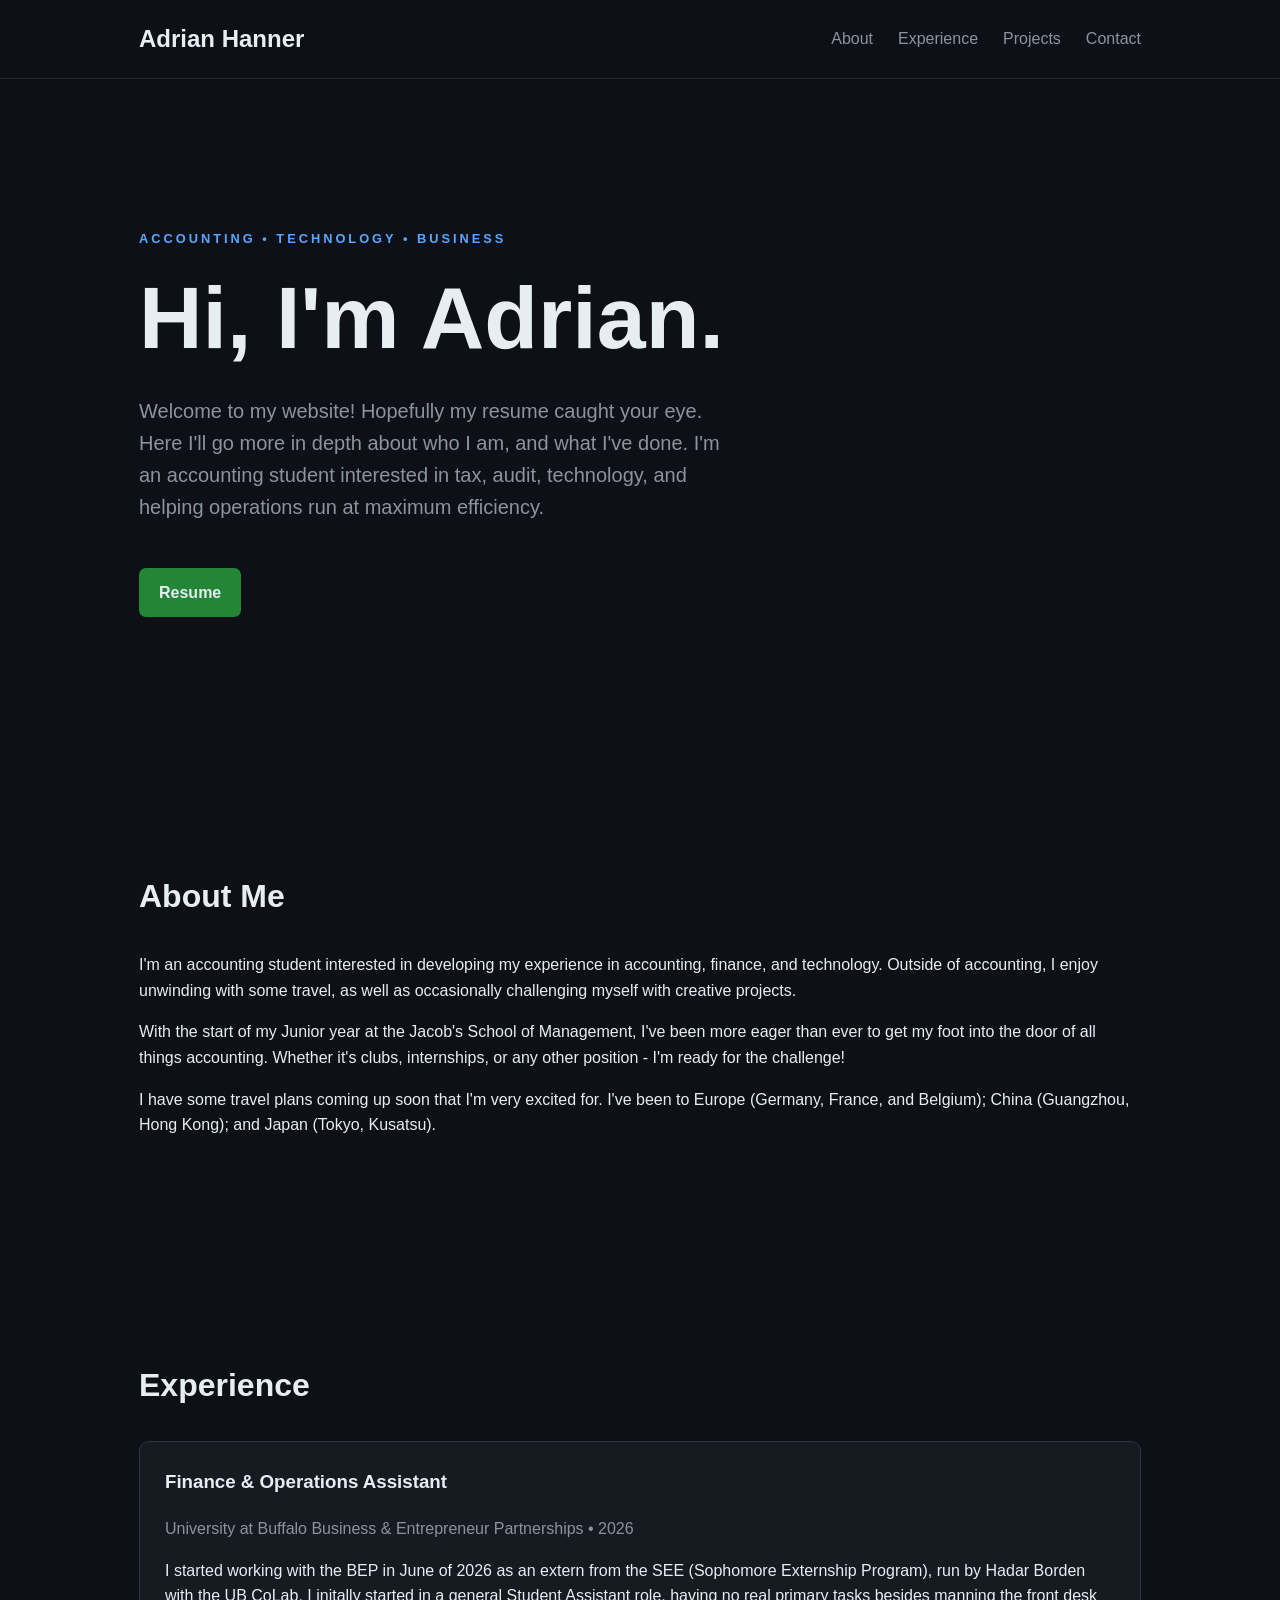
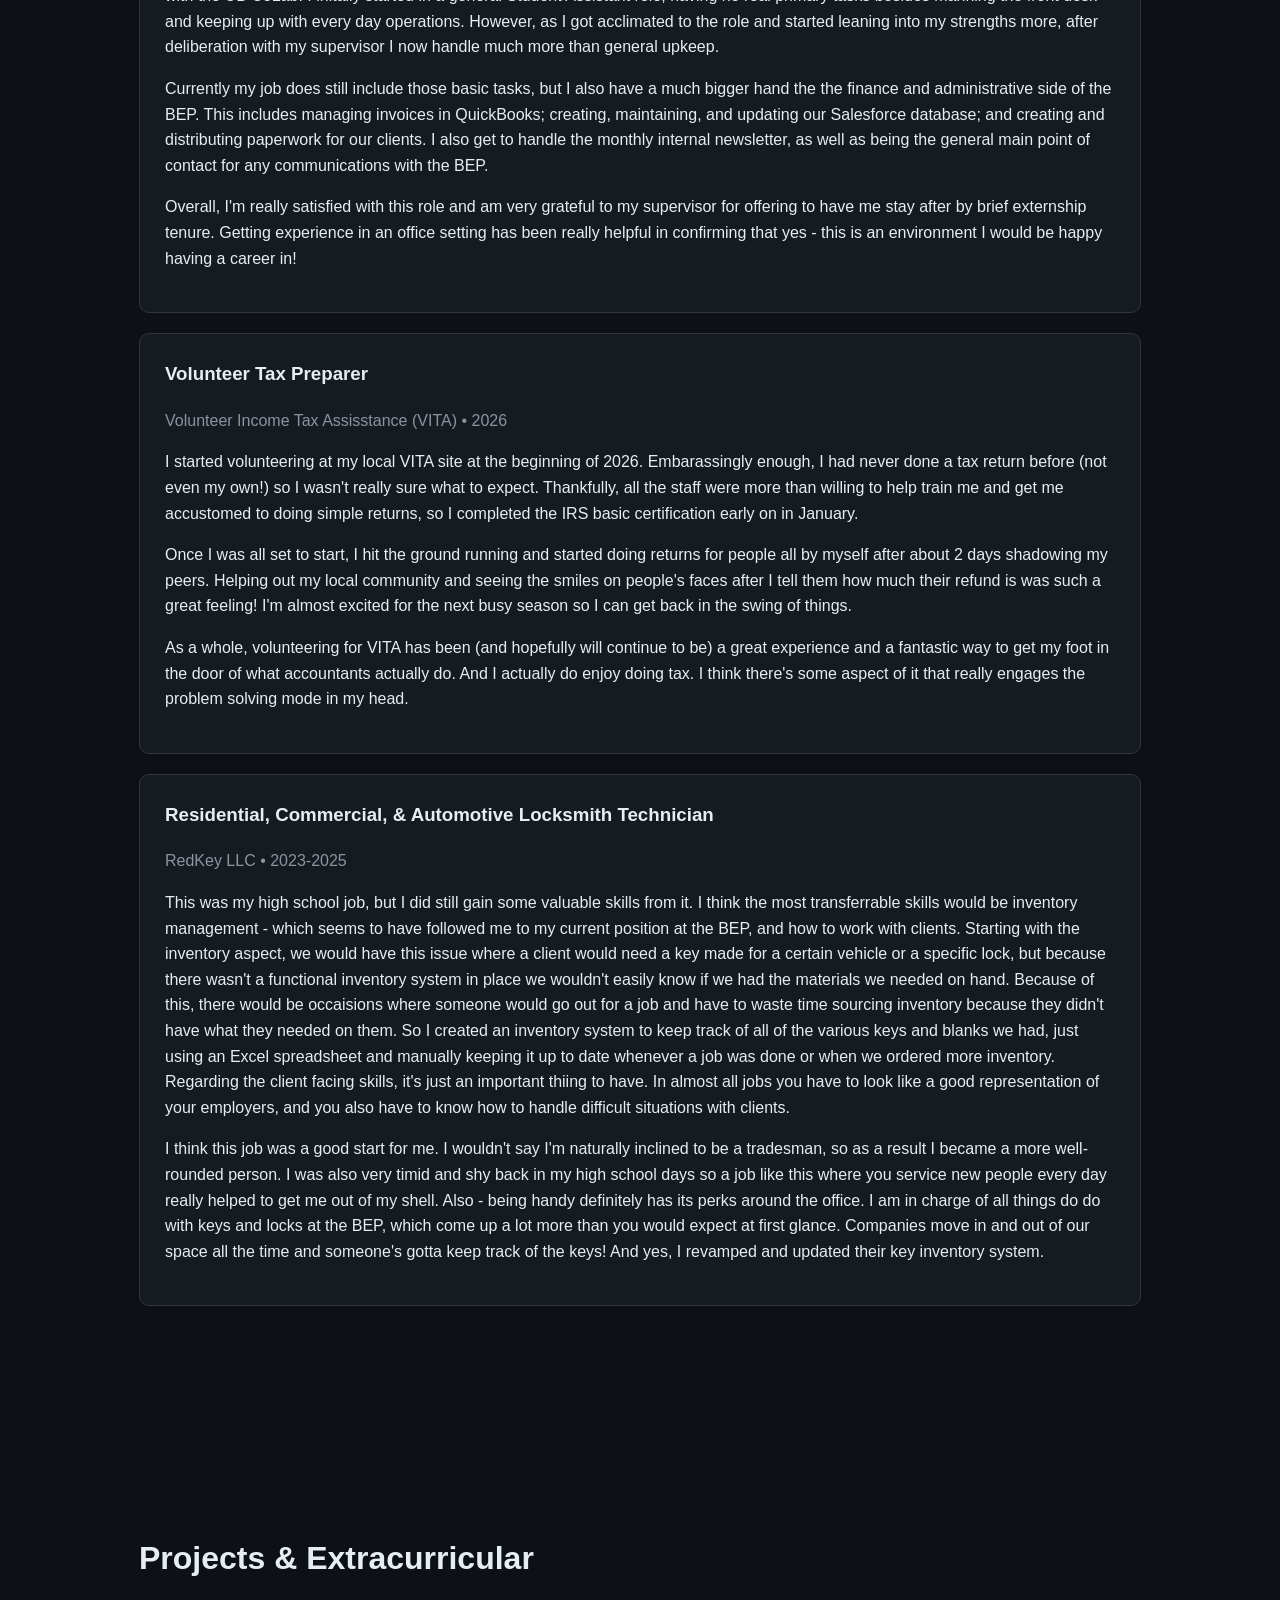
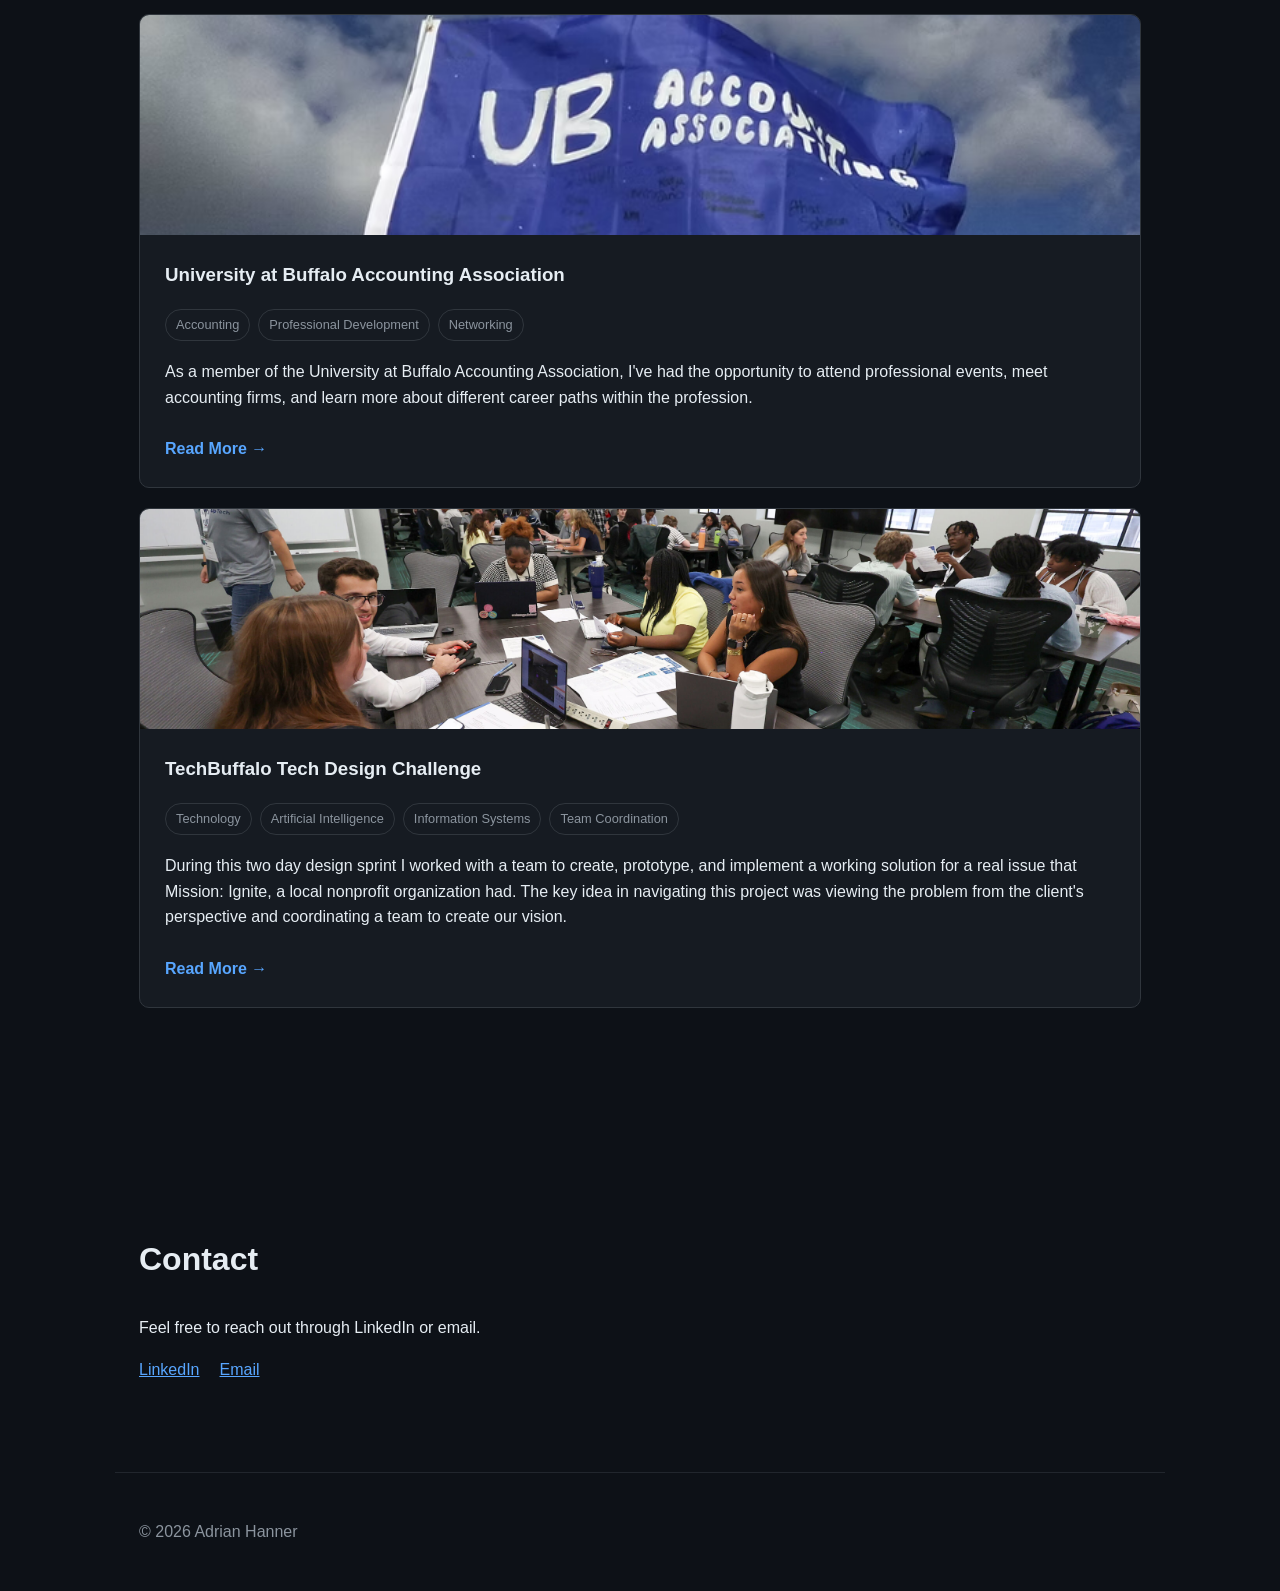
==== index.html @ f5e29393 "Update project description in index.html Revised project description to emphasize client perspective" ====
<!DOCTYPE html>
<html lang="en">

<head>
    <meta charset="UTF-8">
    <meta name="viewport" content="width=device-width, initial-scale=1.0">

    <title>Adrian Hanner</title>

    <link rel="stylesheet" href="style.css">
</head>

<body>

    <header>
        <nav>
            <h2>Adrian Hanner</h2>

            <div class="nav-links">
                <a href="#about">About</a>
                <a href="#experience">Experience</a>
                <a href="#projects">Projects</a>
                <a href="#contact">Contact</a>
            </div>
        </nav>
    </header>

    <main>

        <section class="hero">
            <p class="eyebrow">ACCOUNTING • TECHNOLOGY • BUSINESS</p>

            <h1>Hi, I'm Adrian.</h1>

            <p class="hero-description">
                Welcome to my website! Hopefully my resume caught your eye.
                Here I'll go more in depth about who I am, and what I've done.
                I'm an accounting student interested in tax, audit,
                technology, and helping operations run at maximum efficiency.
            </p>

            <div class="hero-buttons">
                <a class="button primary" href="https://docs.google.com/document/d/1zB373bc7k4bPE0e7so4zgoWlHVQTTOrf/edit?usp=sharing&ouid=109265919868197174886&rtpof=true&sd=true">
                    Resume
                </a>
            </div>
        </section>


        <section id="about">
            <h2>About Me</h2>

            <p>
                I'm an accounting student interested in developing my
                experience in accounting, finance, and technology.
                Outside of accounting, I enjoy unwinding with some travel,
                as well as occasionally challenging myself with creative projects.
            </p>
            <p>
                With the start of my Junior year at the Jacob's School of Management,
                I've been more eager than ever to get my foot into the door of all things
                accounting. Whether it's clubs, internships, or any other position - I'm
                ready for the challenge!
            </p>
            <p>
                I have some travel plans coming up soon that I'm very excited for.
                I've been to Europe (Germany, France, and Belgium); China (Guangzhou, Hong Kong);
                and Japan (Tokyo, Kusatsu).
            </p>
        </section>


        <section id="experience">
            <h2>Experience</h2>

            <div class="card">
                <h3>Finance & Operations Assistant</h3>

                <p class="subtitle">
                    University at Buffalo Business & Entrepreneur Partnerships • 2026
                </p>

                <p>
                    I started working with the BEP in June of 2026 as an extern from the SEE (Sophomore Externship Program), run by Hadar Borden with the UB CoLab.
                    I initally started in a general Student Assistant role, having no real primary tasks besides manning the front desk and keeping up with every day operations.
                    However, as I got acclimated to the role and started leaning into my strengths more, after deliberation with my supervisor I now handle much more than general upkeep.
                </p>
                <p>
                    Currently my job does still include those basic tasks, but I also have a much bigger hand the the finance and administrative side of the BEP. This includes managing invoices in
                    QuickBooks; creating, maintaining, and updating our Salesforce database; and creating and distributing paperwork for our clients. I also get to handle the monthly internal newsletter,
                    as well as being the general main point of contact for any communications with the BEP.
                </p>
                <p>
                    Overall, I'm really satisfied with this role and am very grateful to my supervisor for offering to have me stay after by brief externship tenure. Getting experience in an office setting
                    has been really helpful in confirming that yes - this is an environment I would be happy having a career in!
                </p>
            </div>

            <div class="card">
                <h3>Volunteer Tax Preparer</h3>

                <p class="subtitle">
                    Volunteer Income Tax Assisstance (VITA) • 2026
                </p>

                <p>
                    I started volunteering at my local VITA site at the beginning of 2026. Embarassingly enough, I had never done a tax return before (not even my own!) so I wasn't really sure what to expect.
                    Thankfully, all the staff were more than willing to help train me and get me accustomed to doing simple returns, so I completed the IRS basic certification early on in January.
                </p>
                <p>
                    Once I was all set to start, I hit the ground running and started doing returns for people all by myself after about 2 days shadowing my peers. Helping out my local community and seeing the smiles
                    on people's faces after I tell them how much their refund is was such a great feeling! I'm almost excited for the next busy season so I can get back in the swing of things.
                </p>
                <p>
                    As a whole, volunteering for VITA has been (and hopefully will continue to be) a great experience and a fantastic way to get my foot in the door of what accountants actually do. And I actually
                    do enjoy doing tax. I think there's some aspect of it that really engages the problem solving mode in my head.
                </p>
            </div>
            
            <div class="card">
                <h3>Residential, Commercial, & Automotive Locksmith Technician</h3>

                <p class="subtitle">
                    RedKey LLC • 2023-2025
                </p>

                <p>
                    This was my high school job, but I did still gain some valuable skills from it. I think the most transferrable skills would be inventory management - which seems to have followed me to my current position at the BEP,
                    and how to work with clients. Starting with the inventory aspect, we would have this issue where a client would need a key made for a certain vehicle or a specific lock,
                    but because there wasn't a functional inventory system in place we wouldn't easily know if we had the materials we needed on hand. Because of this, there would be occaisions where
                    someone would go out for a job and have to waste time sourcing inventory because they didn't have what they needed on them. So I created an inventory system to keep track
                    of all of the various keys and blanks we had, just using an Excel spreadsheet and manually keeping it up to date whenever a job was done or when we ordered more inventory.
                    Regarding the client facing skills, it's just an important thiing to have. In almost all jobs you have to look like a good representation of your employers, and you also have to know how to handle difficult situations with clients.
                </p>
                <p>
                    I think this job was a good start for me. I wouldn't say I'm naturally inclined to be a tradesman, so as a result I became a more well-rounded person. I was also very timid and shy back in my high school days
                    so a job like this where you service new people every day really helped to get me out of my shell. Also - being handy definitely has its perks around the office. I am in charge of all things do do with keys and locks at the BEP,
                    which come up a lot more than you would expect at first glance. Companies move in and out of our space all the time and someone's gotta keep track of the keys! And yes, I revamped and updated their key inventory system.
                </p>
            </div>
        </section>


        <section id="projects">
            <h2>Projects & Extracurricular</h2>

       <div class="card project-card">

    <img
        class="project-image"
        src="images/accounting-association.jpg"
        alt="University at Buffalo Accounting Association"
    >

    <div class="project-content">

        <h3>University at Buffalo Accounting Association</h3>

        <div class="project-tags">
            <span>Accounting</span>
            <span>Professional Development</span>
            <span>Networking</span>
        </div>

        <p>
            As a member of the University at Buffalo Accounting Association,
            I've had the opportunity to attend professional events, meet
            accounting firms, and learn more about different career paths
            within the profession.
        </p>

        <a href="projects/accounting-association.html">
            Read More →
        </a>

    </div>

</div>
            <div class="card project-card">

    <img
        class="project-image"
        src="images/techchallenge.jpg"
        alt="TechBuffalo Tech Design Challenge"
    >

    <div class="project-content">

        <h3>TechBuffalo Tech Design Challenge</h3>

        <div class="project-tags">
            <span>Technology</span>
            <span>Artificial Intelligence</span>
            <span>Information Systems</span>
            <span>Team Coordination</span>
        </div>

        <p>
            During this two day design sprint I worked with a team to create, prototype, and implement
            a working solution for a real issue that Mission: Ignite, a local nonprofit organization had.
            The key idea in navigating this project was viewing the problem from the client's perspective and coordinating a team to create our vision.
        </p>

        <a href="projects/techchallenge.html">
            Read More →
        </a>

    </div>

</div>
        </section>


        <section id="contact">
            <h2>Contact</h2>

            <p>
                Feel free to reach out through LinkedIn or email.
            </p>

            <div class="contact-links">
                <a href="https://www.linkedin.com/in/adrian-hanner/">LinkedIn</a>
                <a href="mailto:afhanner@outlook.com">Email</a>
            </div>
        </section>

    </main>


    <footer>
        <p>© 2026 Adrian Hanner</p>
    </footer>

</body>

</html>
---- style.css ----
* {
    box-sizing: border-box;
}

html {
    scroll-behavior: smooth;
}

body {
    margin: 0;
    font-family: Arial, Helvetica, sans-serif;
    background: #0d1117;
    color: #e6edf3;
    line-height: 1.6;
}

a {
    color: inherit;
}


/* Navigation */

header {
    border-bottom: 1px solid #21262d;
}

nav {
    max-width: 1050px;
    margin: auto;
    padding: 20px 24px;

    display: flex;
    justify-content: space-between;
    align-items: center;
}

nav h2 {
    margin: 0;
}

.nav-links {
    display: flex;
    gap: 25px;
}

.nav-links a {
    text-decoration: none;
    color: #8b949e;
}

.nav-links a:hover {
    color: white;
}


/* Main layout */

main {
    max-width: 1050px;
    margin: auto;
    padding: 0 24px;
}

section {
    padding: 90px 0;
}

section h2 {
    font-size: 2rem;
    margin-bottom: 30px;
}


/* Hero */

.hero {
    min-height: 75vh;

    display: flex;
    flex-direction: column;
    justify-content: center;
}

.eyebrow {
    letter-spacing: 3px;
    font-size: 0.8rem;
    color: #58a6ff;
    font-weight: bold;
}

.hero h1 {
    font-size: clamp(3rem, 8vw, 5.5rem);
    margin: 10px 0;
    line-height: 1.05;
}

.hero-description {
    max-width: 600px;
    color: #8b949e;
    font-size: 1.25rem;
}

.hero-buttons {
    display: flex;
    gap: 15px;
    margin-top: 25px;
}


/* Buttons */

.button {
    padding: 12px 20px;
    border-radius: 7px;
    text-decoration: none;
    font-weight: bold;
}

.primary {
    background: #238636;
}

.secondary {
    border: 1px solid #30363d;
}

.primary:hover {
    background: #2ea043;
}

.secondary:hover {
    background: #161b22;
}


/* Cards */

.card {
    padding: 25px;
    border: 1px solid #30363d;
    border-radius: 10px;
    margin-bottom: 20px;
    background: #161b22;
}

.card h3 {
    margin-top: 0;
}

.subtitle {
    color: #8b949e;
}

.card a {
    color: #58a6ff;
    text-decoration: none;
}

/* Projects */

.project-card {
    padding: 0;
    overflow: hidden;
}

.project-image {
    width: 100%;
    height: 220px;
    object-fit: cover;
    display: block;
}

.project-content {
    padding: 25px;
}

.project-content h3 {
    margin-top: 0;
}

.project-tags {
    display: flex;
    flex-wrap: wrap;
    gap: 8px;
    margin-bottom: 18px;
}

.project-tags span {
    font-size: 0.8rem;
    padding: 5px 10px;
    border: 1px solid #30363d;
    border-radius: 20px;
    color: #8b949e;
}

.project-content a {
    display: inline-block;
    margin-top: 10px;
    color: #58a6ff;
    text-decoration: none;
    font-weight: bold;
}

.project-content a:hover {
    text-decoration: underline;
}

/* Project Pages*/

.project-page {
    max-width: 800px;
    margin: auto;
    padding: 80px 0;
}

.project-page h1 {
    font-size: clamp(2.5rem, 6vw, 4rem);
    line-height: 1.1;
    margin-bottom: 20px;
}

.project-page h2 {
    margin-top: 70px;
    margin-bottom: 20px;
}

.project-page p {
    color: #c9d1d9;
    font-size: 1.05rem;
    line-height: 1.8;
}

.project-intro {
    font-size: 1.25rem !important;
    color: #8b949e !important;
    margin-bottom: 40px;
}

.project-hero-image {
    width: 100%;
    max-height: 500px;
    object-fit: cover;
    border-radius: 10px;
    margin: 30px 0;
}

.project-detail-image {
    width: 100%;
    border-radius: 10px;
    margin: 30px 0;
}

.back-link {
    display: inline-block;
    margin-bottom: 40px;
    color: #58a6ff;
    text-decoration: none;
}

.back-link:hover {
    text-decoration: underline;
}

/* Contact */

.contact-links {
    display: flex;
    gap: 20px;
}

.contact-links a {
    color: #58a6ff;
}


/* Footer */

footer {
    max-width: 1050px;
    margin: auto;
    padding: 30px 24px;
    color: #8b949e;
    border-top: 1px solid #21262d;
}


/* Phones */

@media (max-width: 700px) {

    nav {
        align-items: flex-start;
    }

    .nav-links {
        display: none;
    }

    .project-grid {
        grid-template-columns: 1fr;
    }

    .hero {
        min-height: 65vh;
    }

}
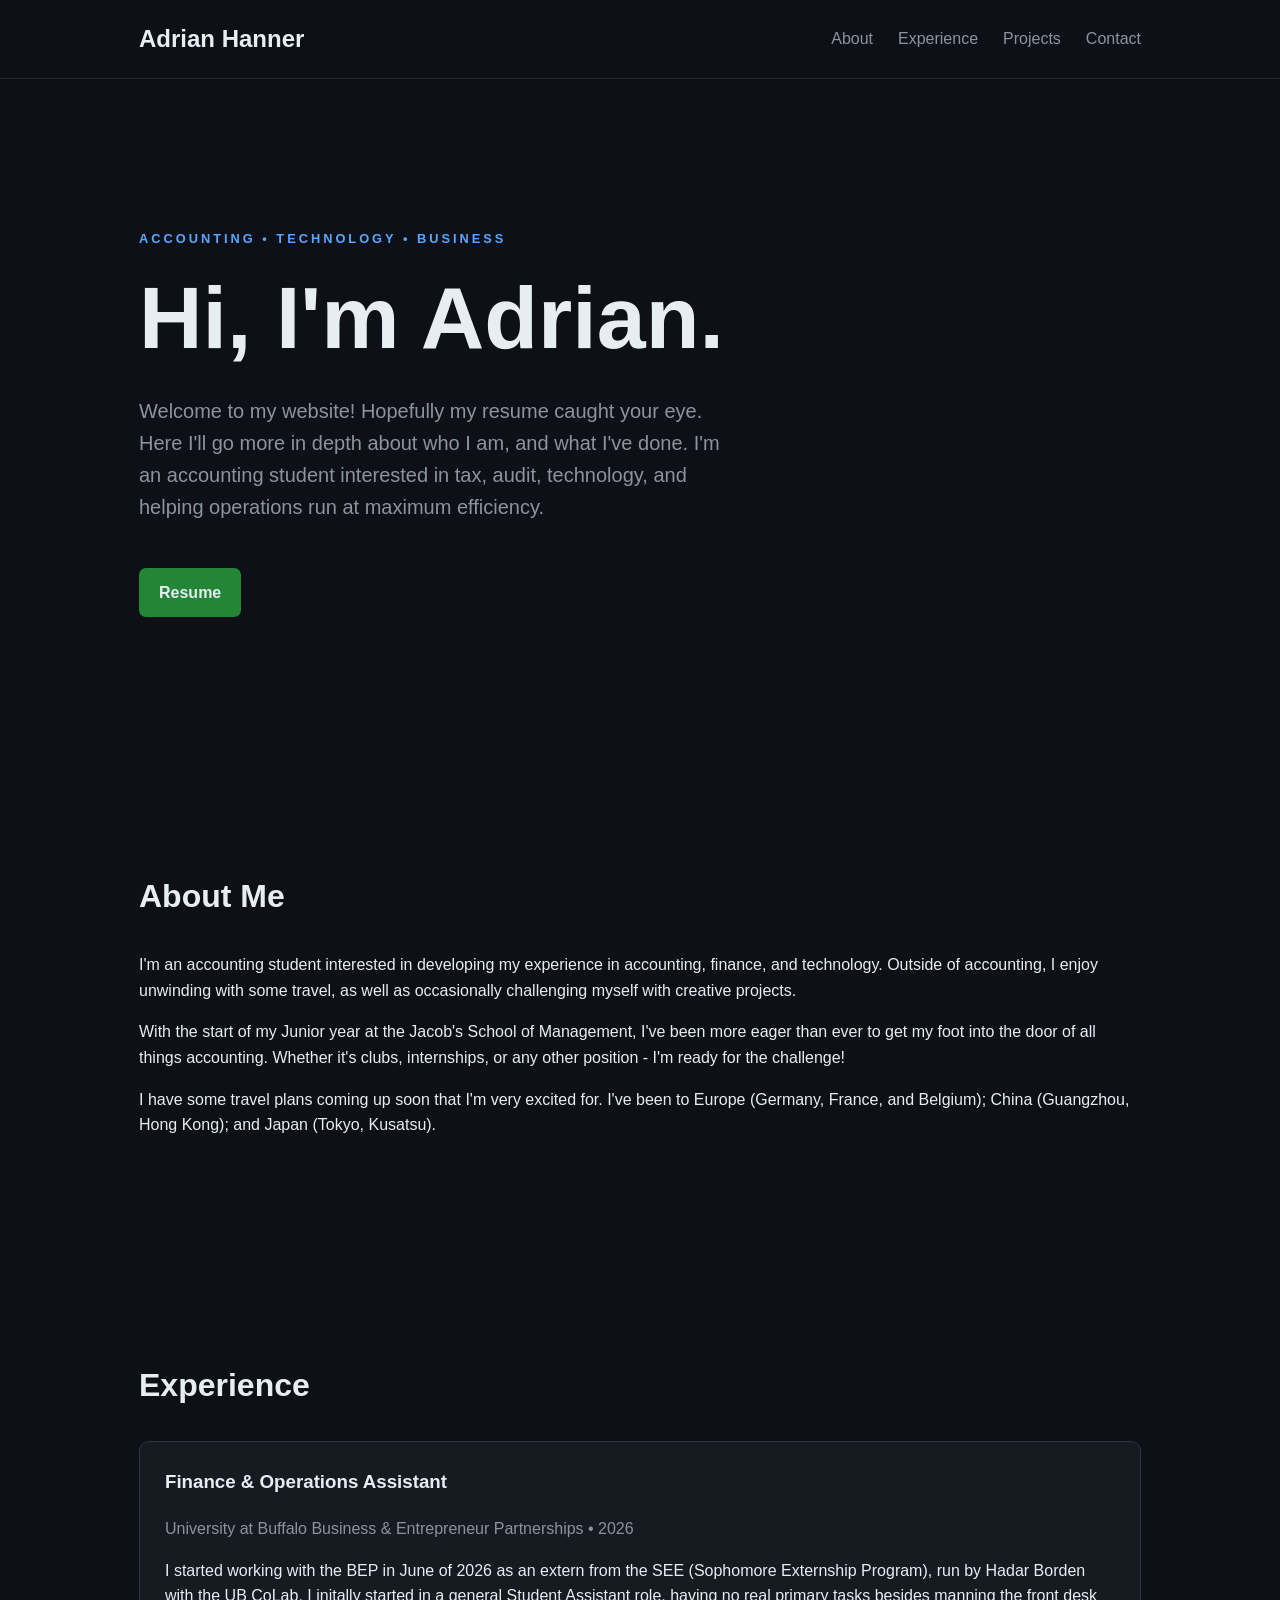
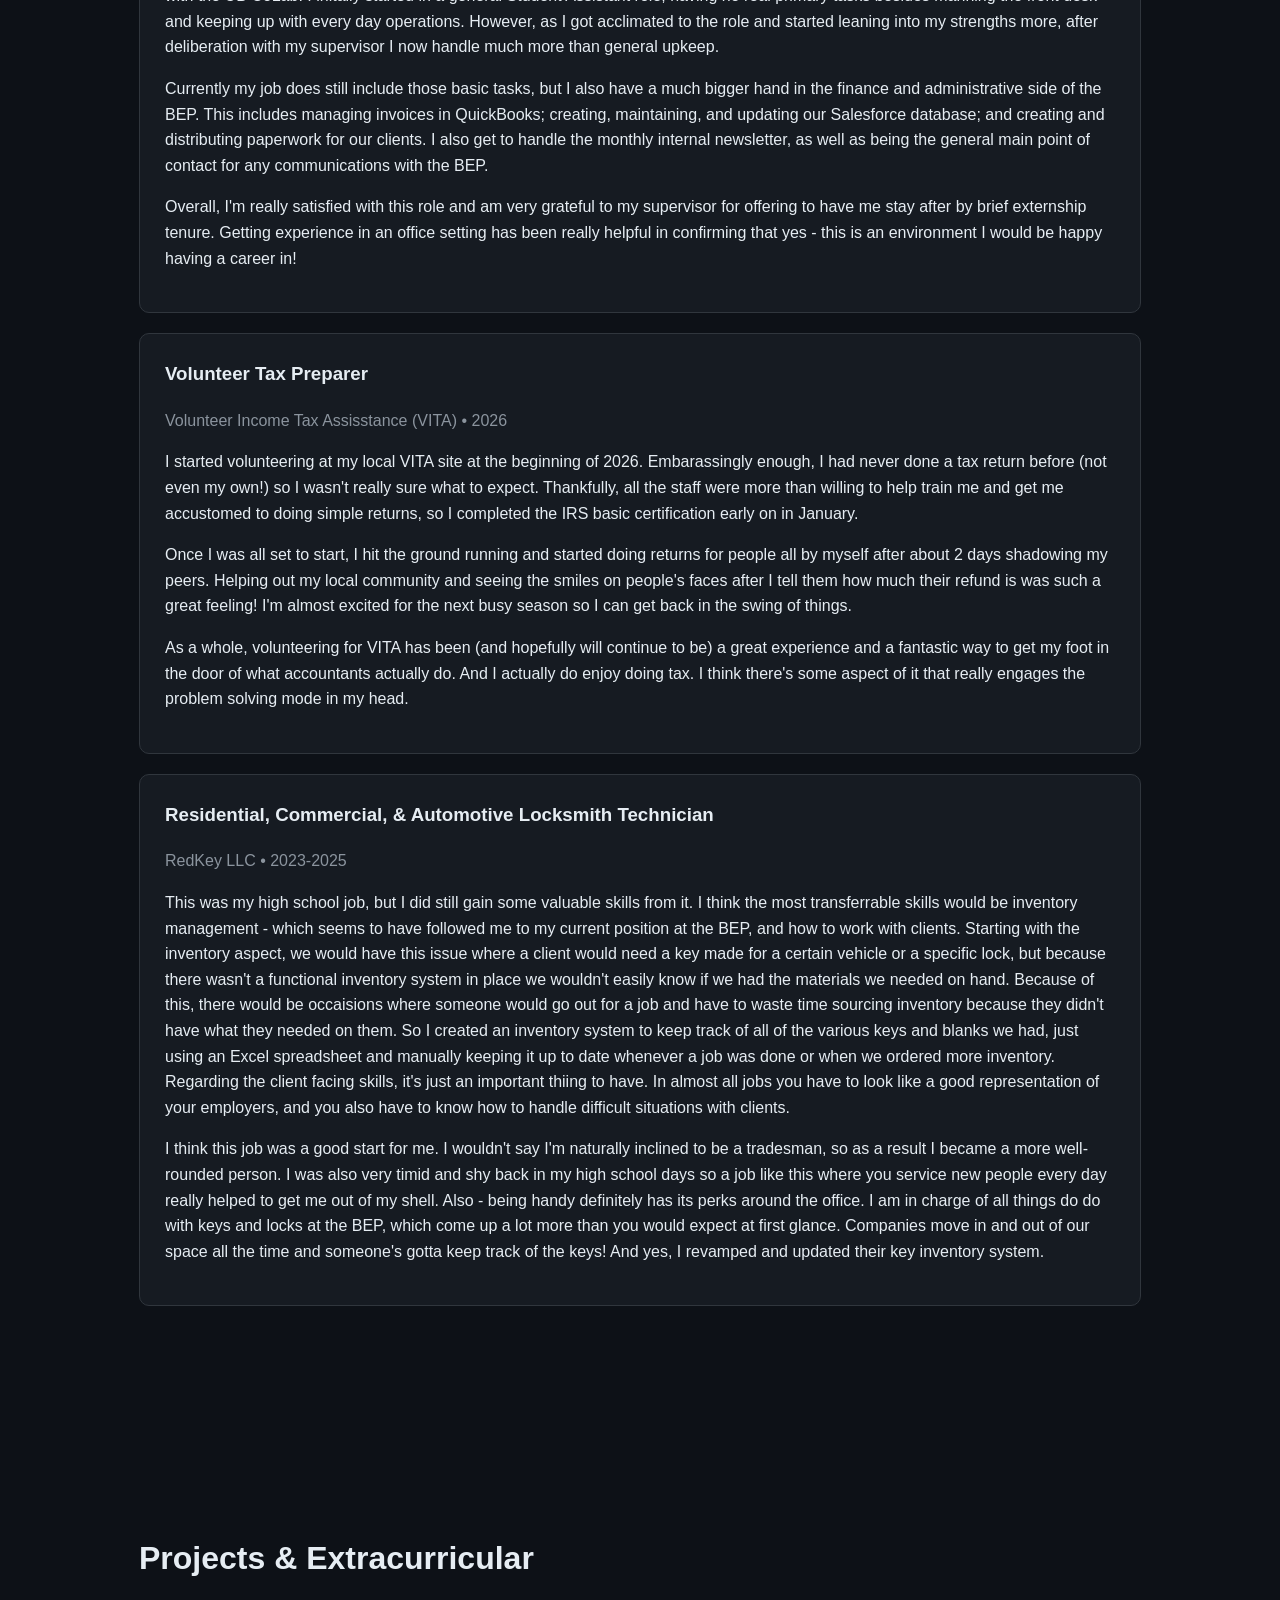
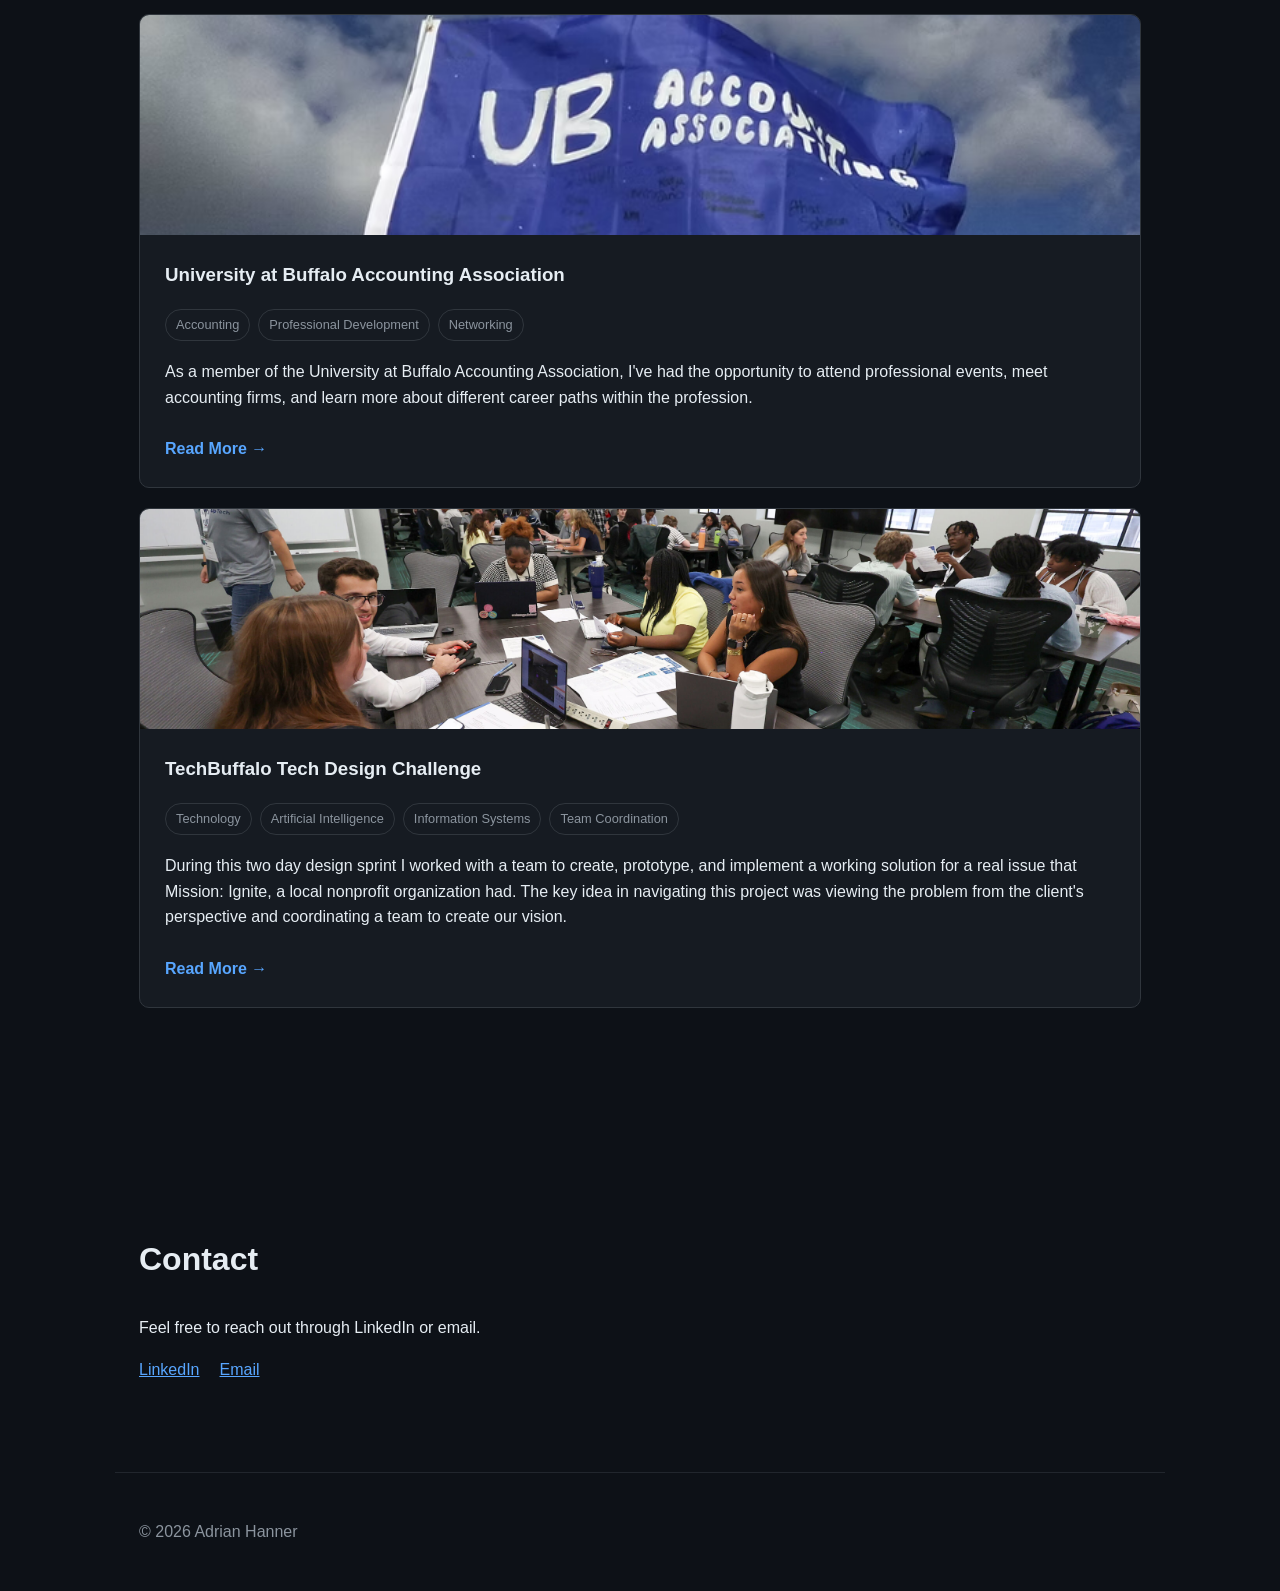
==== commit 6c604e7d: "Fix typo in finance and administrative description" ====
--- a/index.html
+++ b/index.html
@@ -86,7 +86,7 @@
                     However, as I got acclimated to the role and started leaning into my strengths more, after deliberation with my supervisor I now handle much more than general upkeep.
                 </p>
                 <p>
-                    Currently my job does still include those basic tasks, but I also have a much bigger hand the the finance and administrative side of the BEP. This includes managing invoices in
+                    Currently my job does still include those basic tasks, but I also have a much bigger hand in the finance and administrative side of the BEP. This includes managing invoices in
                     QuickBooks; creating, maintaining, and updating our Salesforce database; and creating and distributing paperwork for our clients. I also get to handle the monthly internal newsletter,
                     as well as being the general main point of contact for any communications with the BEP.
                 </p>
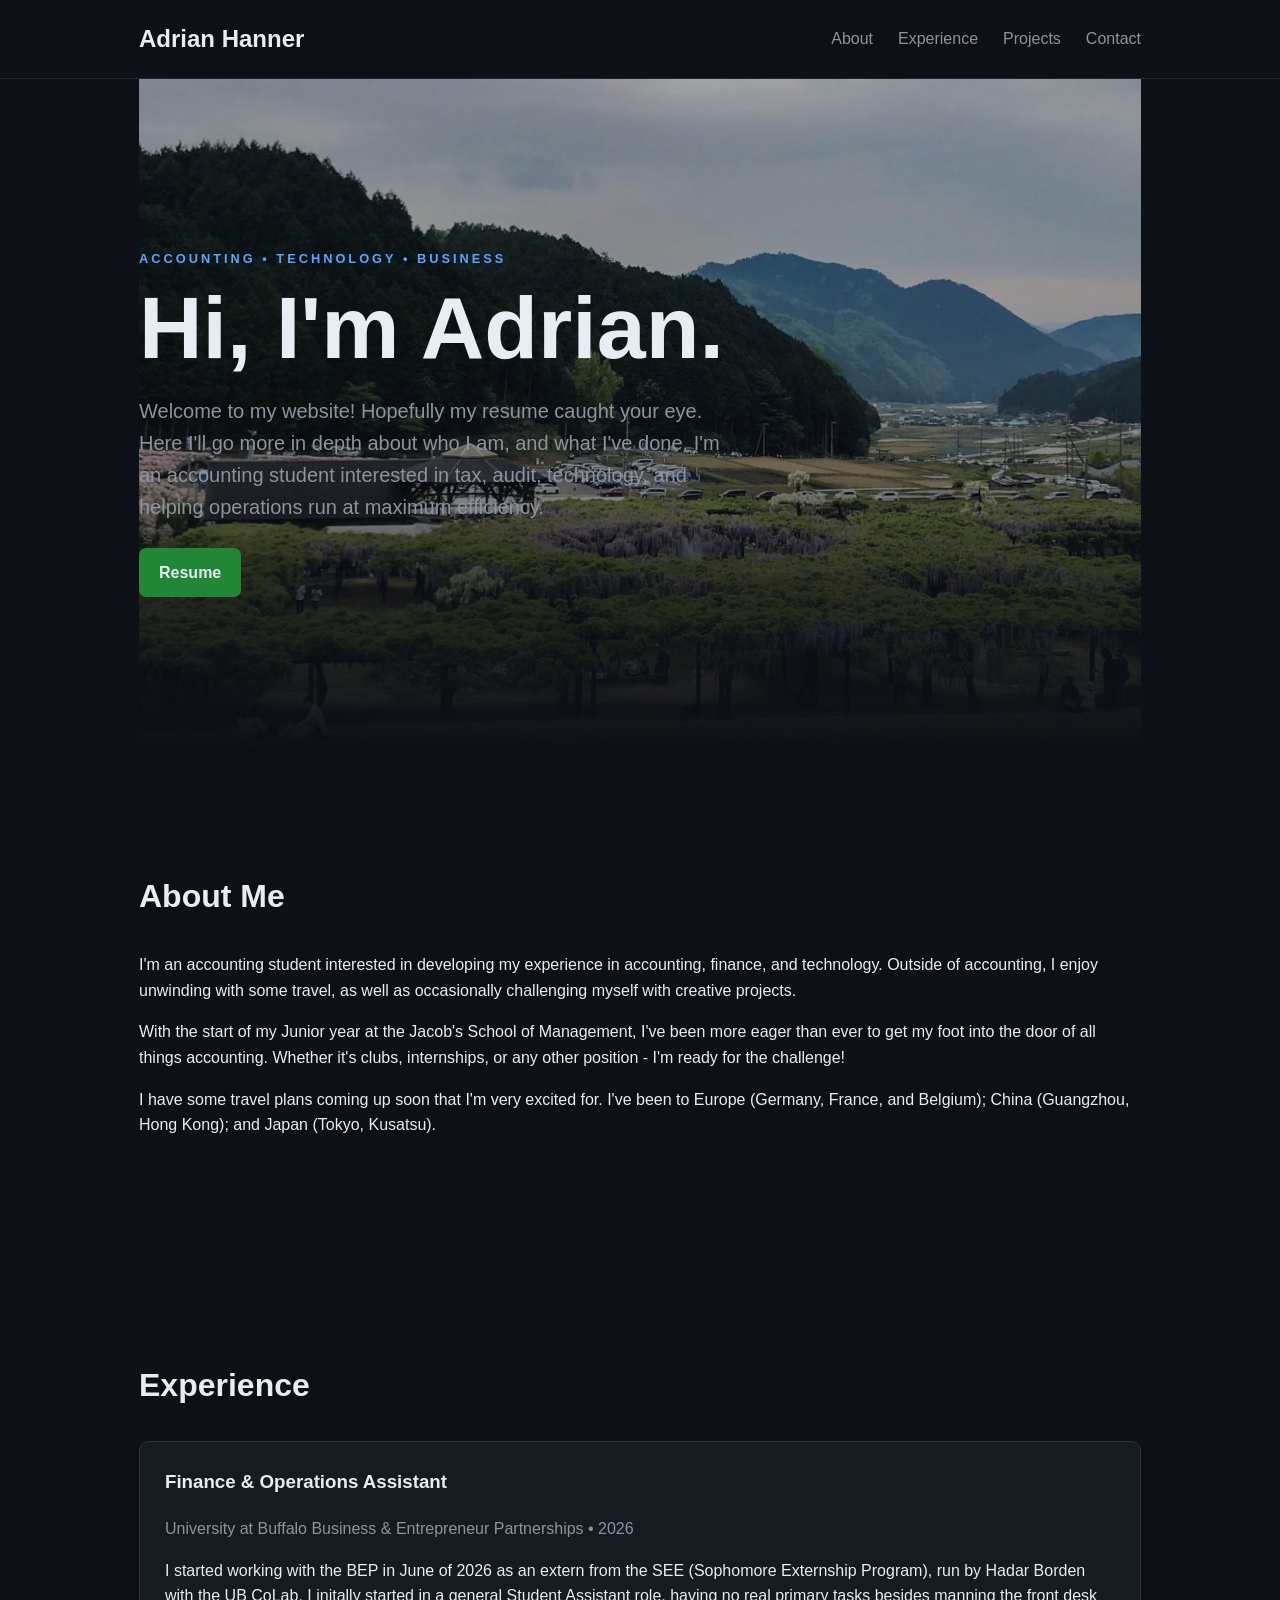
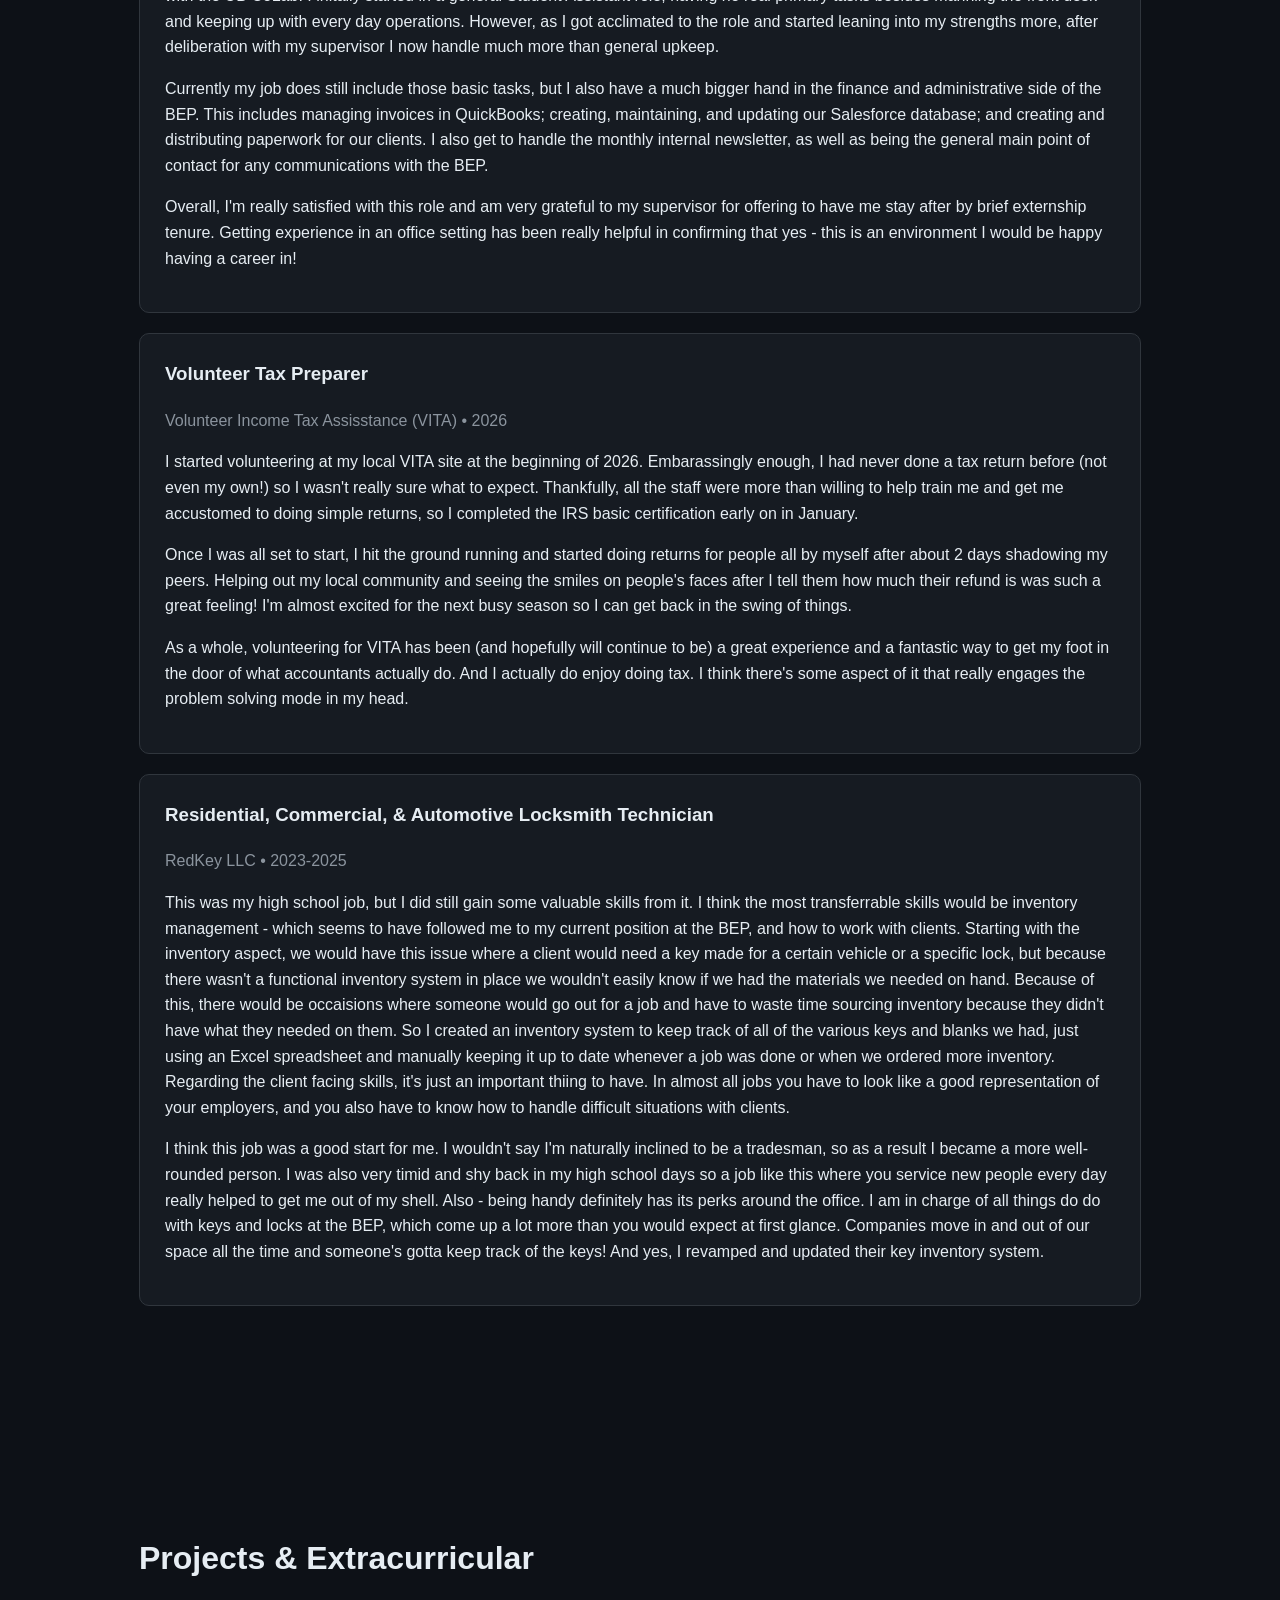
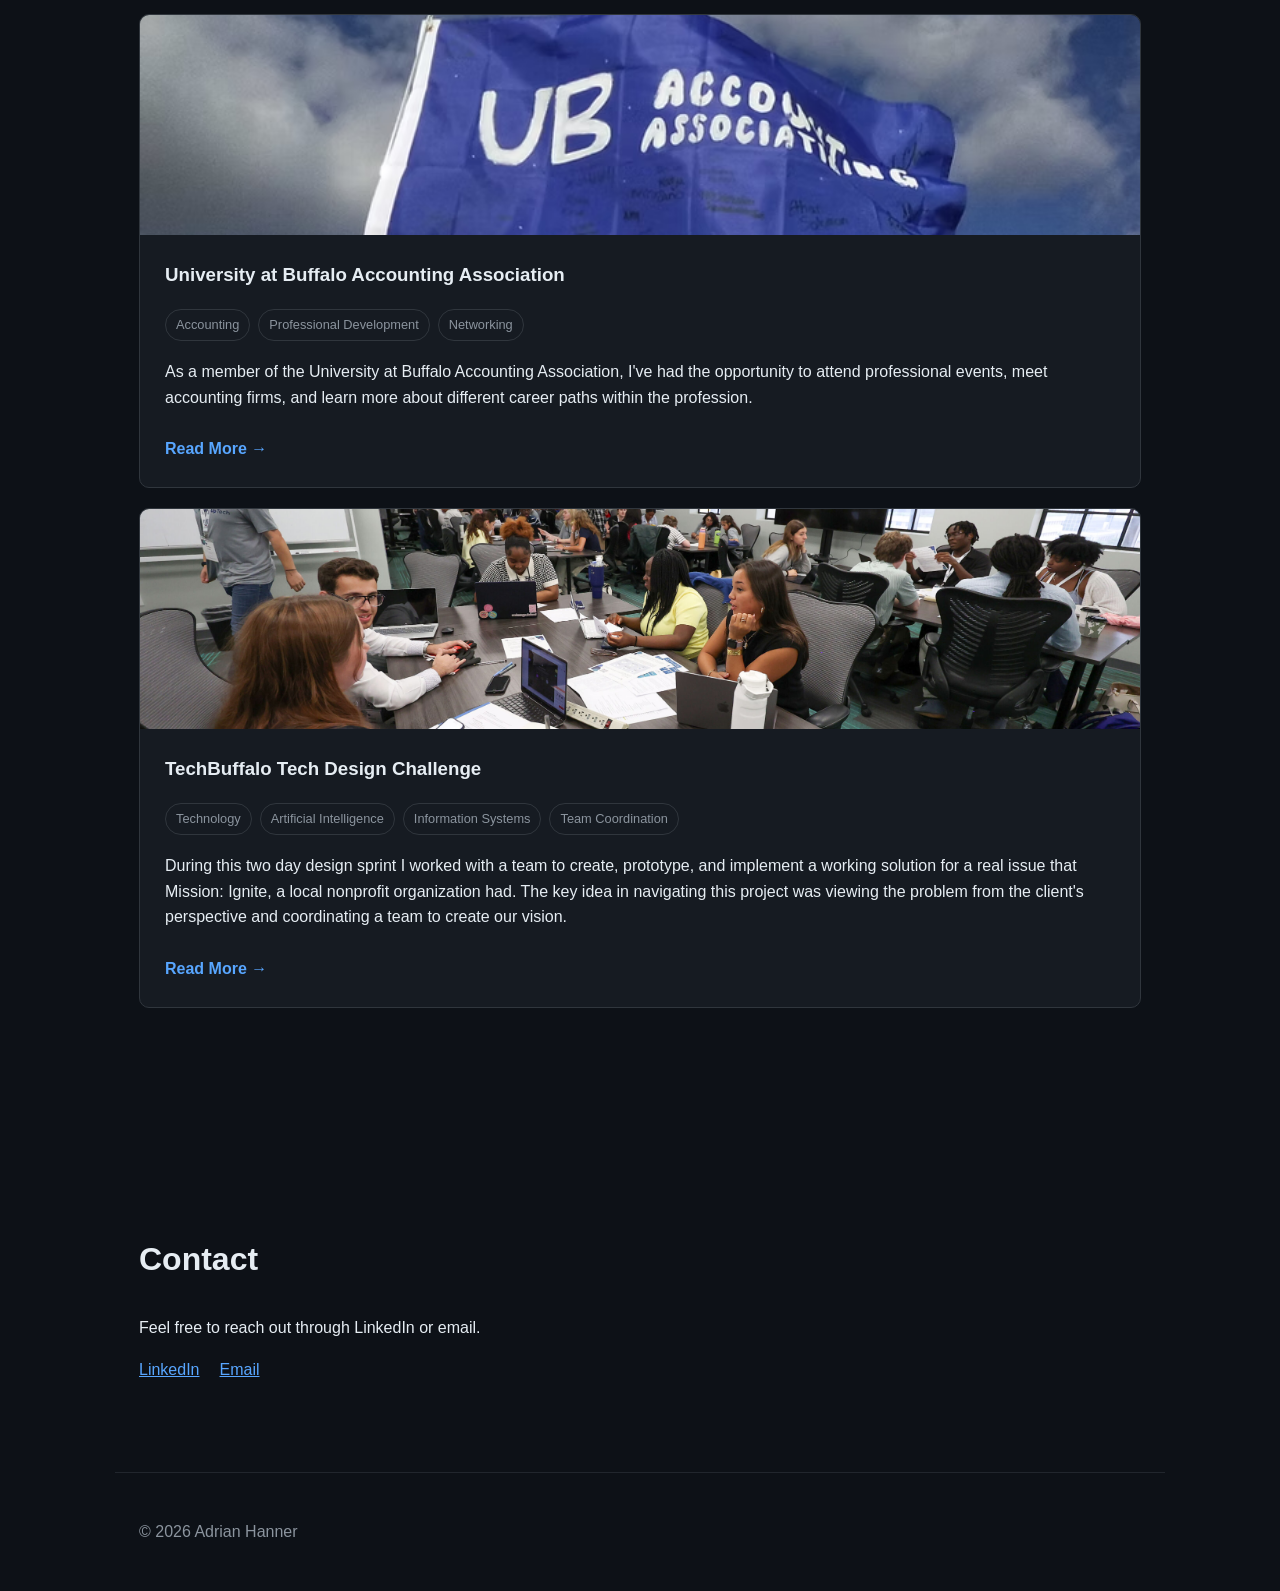
==== commit 27771dc6: "Refactor hero section layout and content" ====
--- a/index.html
+++ b/index.html
@@ -27,24 +27,30 @@
 
     <main>
 
-        <section class="hero">
-            <p class="eyebrow">ACCOUNTING • TECHNOLOGY • BUSINESS</p>
-
-            <h1>Hi, I'm Adrian.</h1>
-
-            <p class="hero-description">
-                Welcome to my website! Hopefully my resume caught your eye.
-                Here I'll go more in depth about who I am, and what I've done.
-                I'm an accounting student interested in tax, audit,
-                technology, and helping operations run at maximum efficiency.
-            </p>
-
-            <div class="hero-buttons">
-                <a class="button primary" href="https://docs.google.com/document/d/1zB373bc7k4bPE0e7so4zgoWlHVQTTOrf/edit?usp=sharing&ouid=109265919868197174886&rtpof=true&sd=true">
-                    Resume
-                </a>
-            </div>
-        </section>
+<section class="hero">
+
+    <div class="hero-content">
+
+        <p class="eyebrow">ACCOUNTING • TECHNOLOGY • BUSINESS</p>
+
+        <h1>Hi, I'm Adrian.</h1>
+
+        <p class="hero-description">
+            Welcome to my website! Hopefully my resume caught your eye.
+            Here I'll go more in depth about who I am, and what I've done.
+            I'm an accounting student interested in tax, audit,
+            technology, and helping operations run at maximum efficiency.
+        </p>
+
+        <div class="hero-buttons">
+            <a class="button primary" href="https://docs.google.com/document/d/1zB373bc7k4bPE0e7so4zgoWlHVQTTOrf/edit?usp=sharing&ouid=109265919868197174886&rtpof=true&sd=true">
+                Resume
+            </a>
+        </div>
+
+    </div>
+
+</section>
 
 
         <section id="about">
--- a/style.css
+++ b/style.css
@@ -80,6 +80,63 @@
     display: flex;
     flex-direction: column;
     justify-content: center;
+
+    position: relative;
+    overflow: hidden;
+    isolation: isolate;
+}
+
+
+.hero::before {
+    content: "";
+
+    position: absolute;
+    inset: 0;
+
+    background-image: url("images/hero-background.jpg");
+    background-size: cover;
+    background-position: center;
+    background-repeat: no-repeat;
+
+    z-index: -2;
+
+    -webkit-mask-image: linear-gradient(
+        to bottom,
+        black 0%,
+        black 45%,
+        rgba(0, 0, 0, 0.8) 60%,
+        rgba(0, 0, 0, 0.35) 75%,
+        transparent 100%
+    );
+
+    mask-image: linear-gradient(
+        to bottom,
+        black 0%,
+        black 45%,
+        rgba(0, 0, 0, 0.8) 60%,
+        rgba(0, 0, 0, 0.35) 75%,
+        transparent 100%
+    );
+}
+
+
+.hero::after {
+    content: "";
+
+    position: absolute;
+    inset: 0;
+
+    background: rgba(13, 17, 23, 0.35);
+
+    z-index: -1;
+
+    pointer-events: none;
+}
+
+
+.hero > * {
+    position: relative;
+    z-index: 1;
 }
 
 .eyebrow {
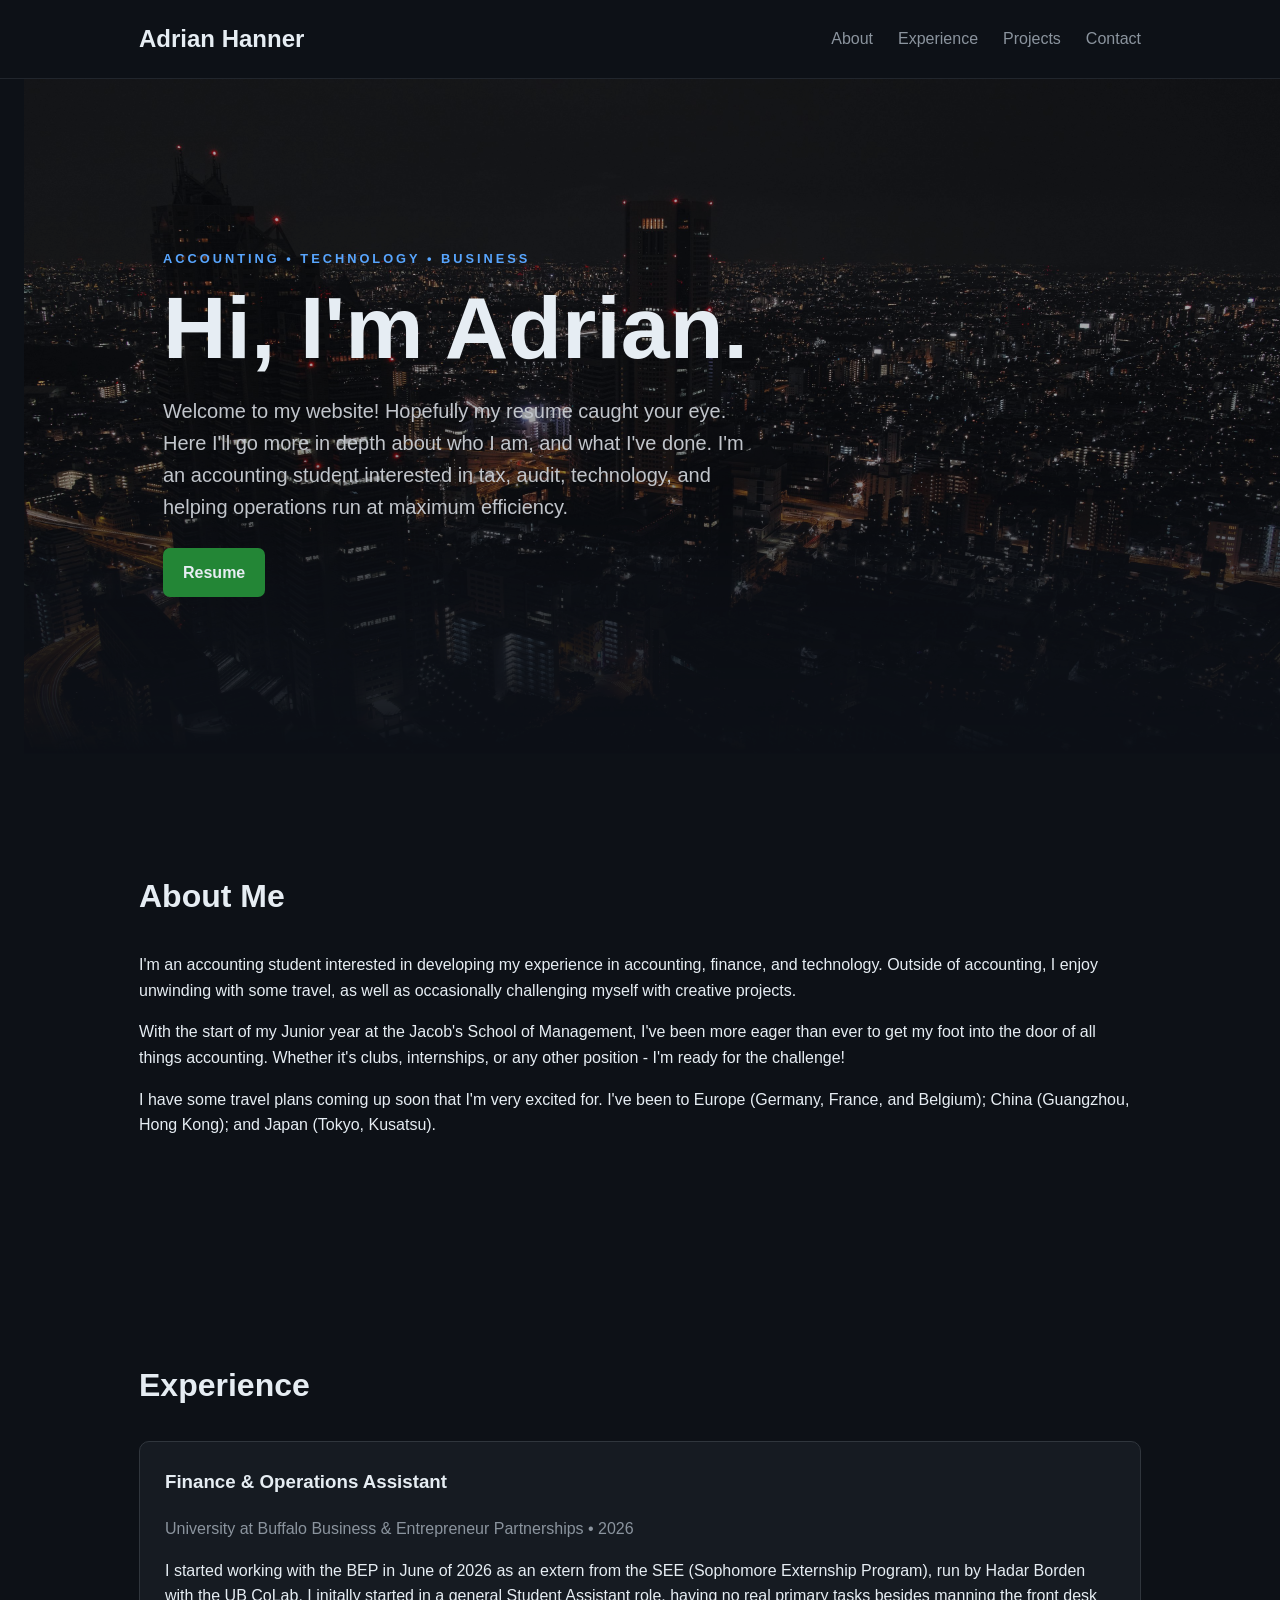
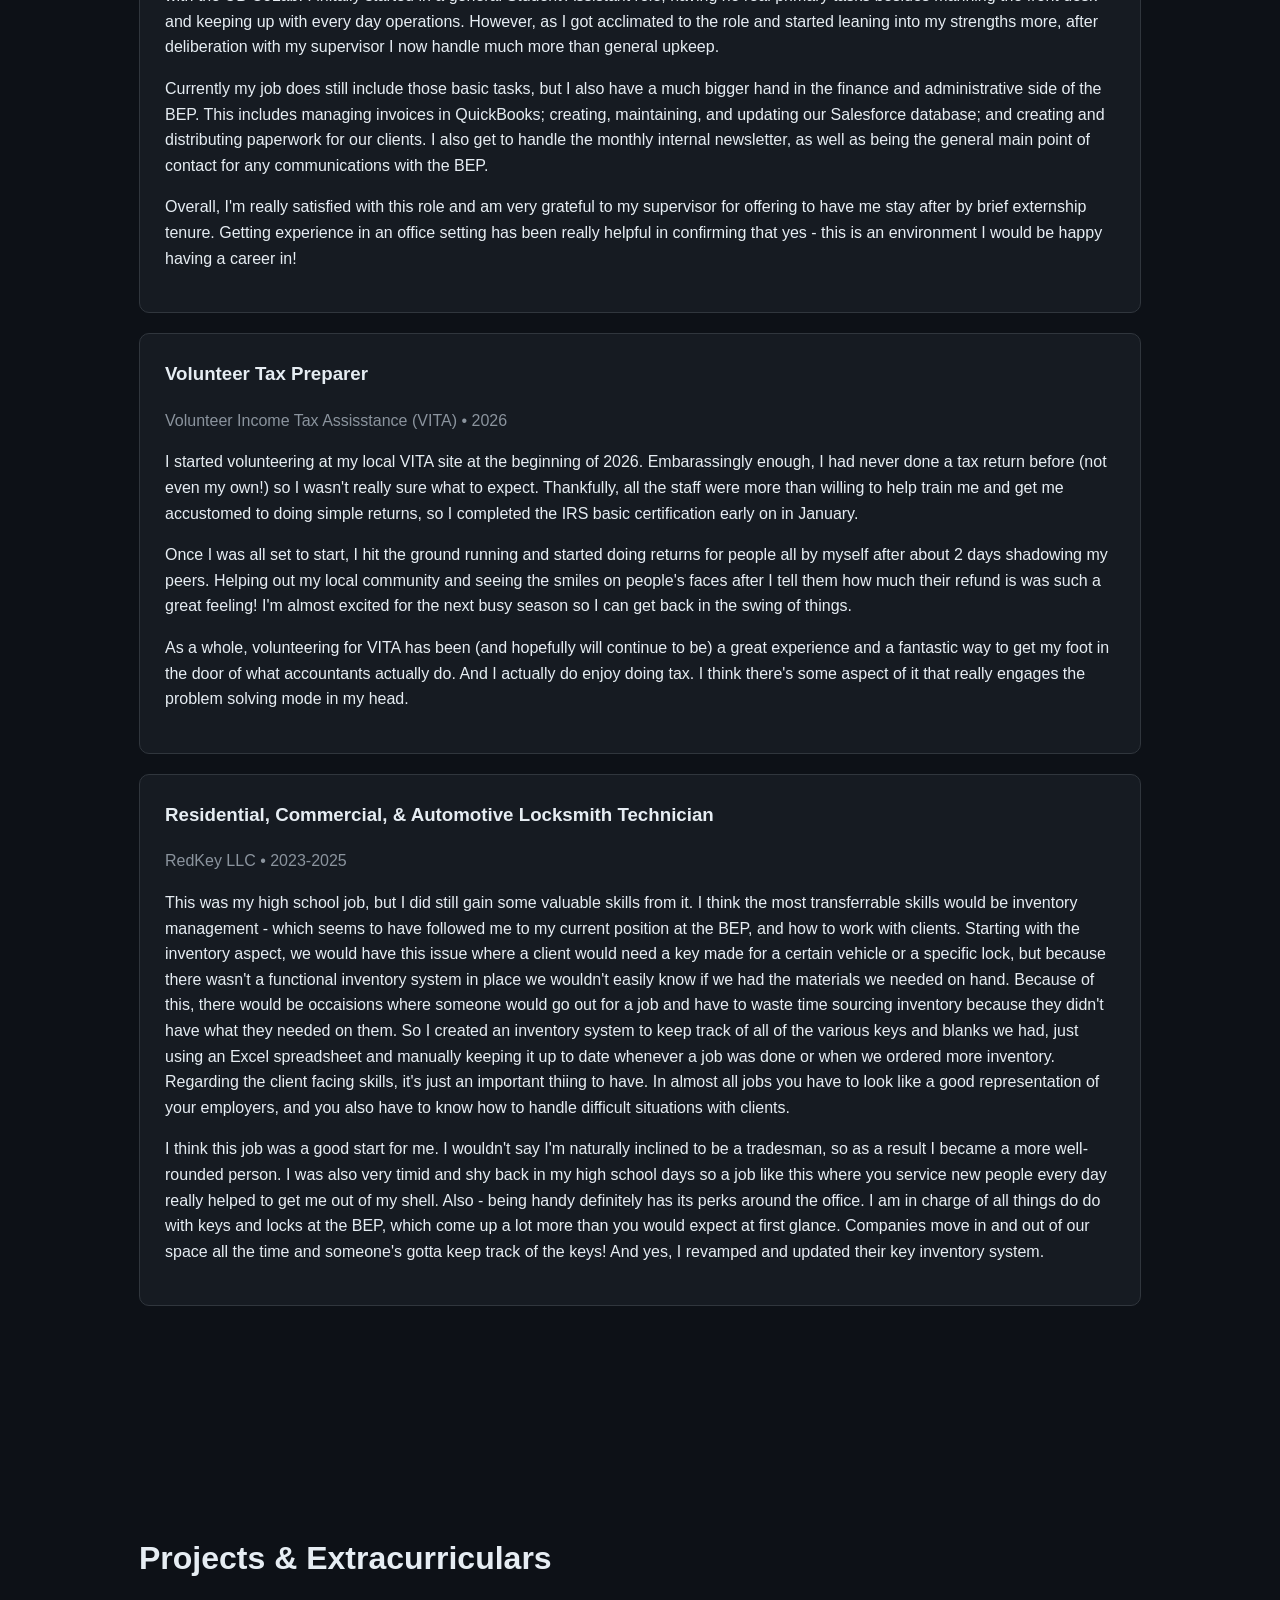
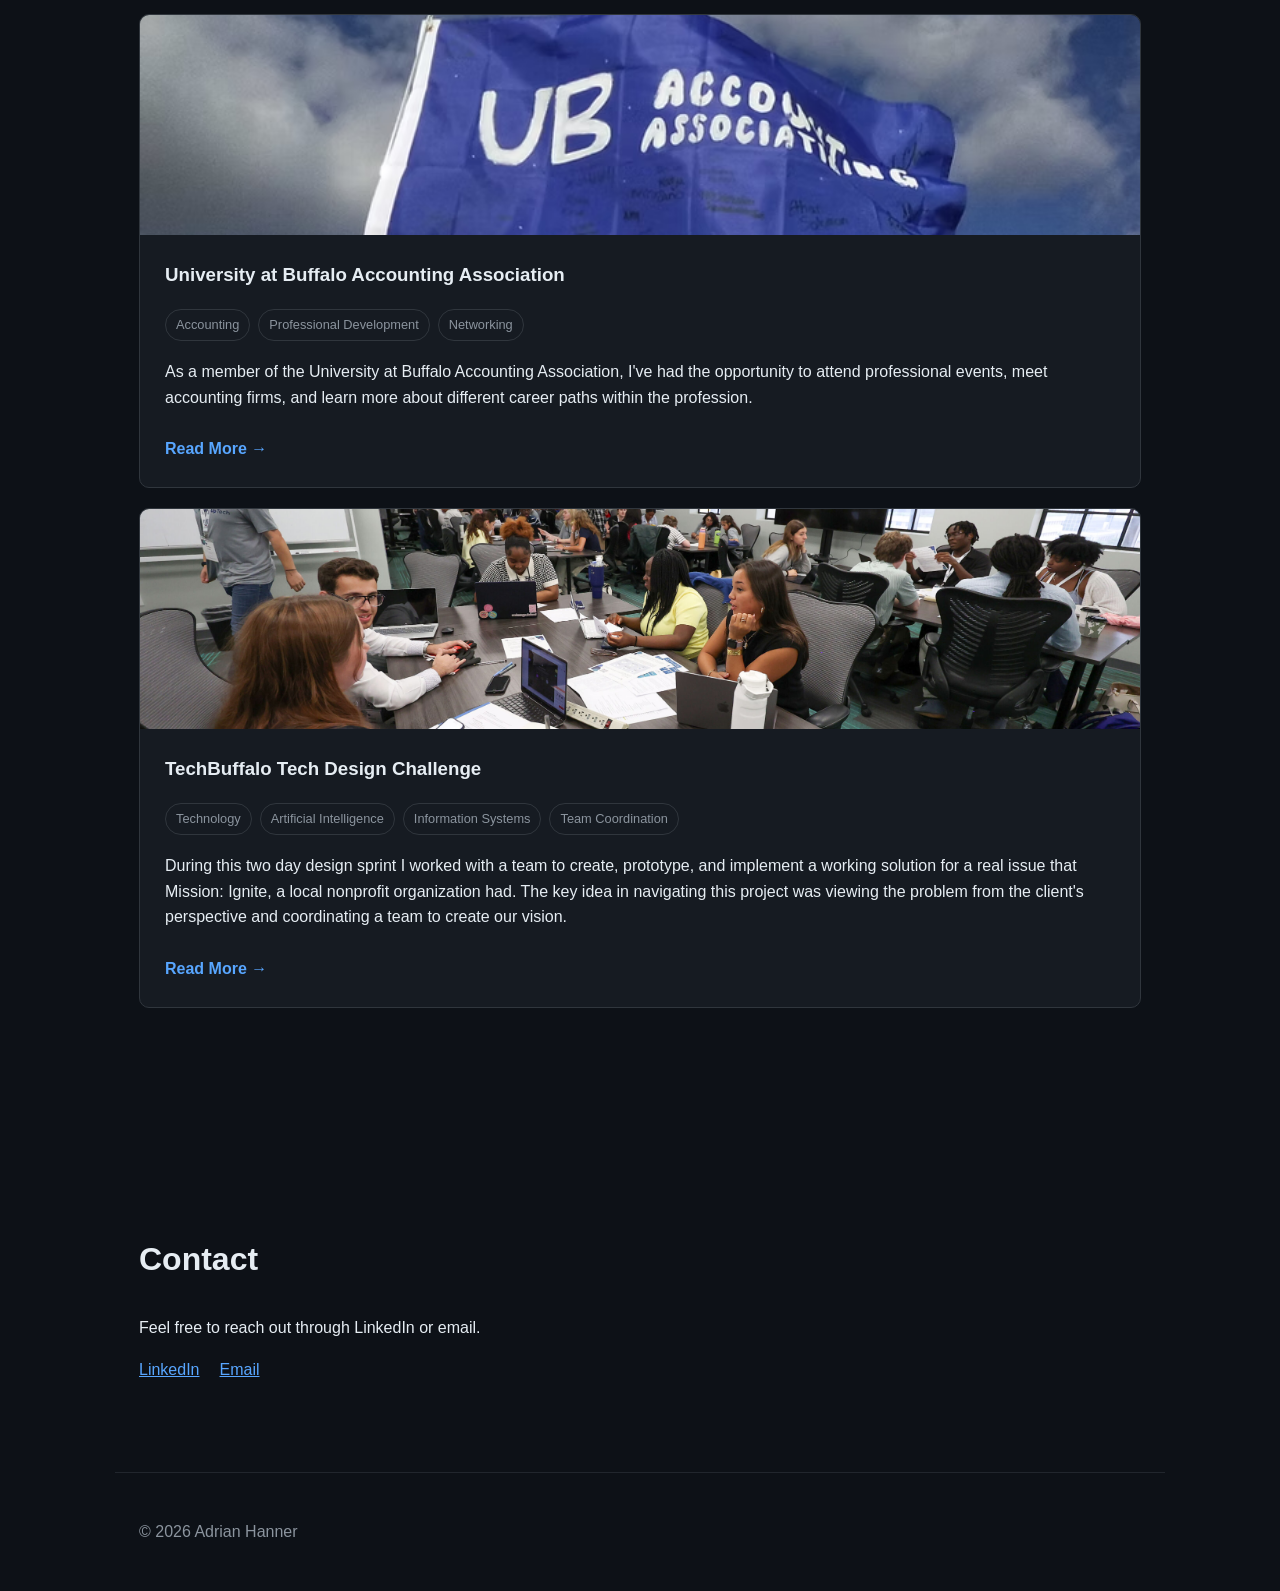
==== commit 6ef15fa1: "Fix typo in Projects section heading" ====
--- a/index.html
+++ b/index.html
@@ -148,7 +148,7 @@
 
 
         <section id="projects">
-            <h2>Projects & Extracurricular</h2>
+            <h2>Projects & Extracurriculars</h2>
 
        <div class="card project-card">
 
--- a/style.css
+++ b/style.css
@@ -1,3 +1,8 @@
+
+html, body {
+    overflow-x: hidden;
+}
+
 * {
     box-sizing: border-box;
 }
@@ -77,13 +82,25 @@
 .hero {
     min-height: 75vh;
 
-    display: flex;
-    flex-direction: column;
-    justify-content: center;
+    width: 100vw;
+    margin-left: calc((1050px - 100vw) / 2);
 
     position: relative;
     overflow: hidden;
     isolation: isolate;
+
+    display: flex;
+    align-items: center;
+}
+
+.hero-content {
+    width: 100%;
+    max-width: 1050px;
+    margin: auto;
+    padding: 0 24px;
+
+    position: relative;
+    z-index: 1;
 }
 
 
@@ -154,7 +171,7 @@
 
 .hero-description {
     max-width: 600px;
-    color: #8b949e;
+    color: #c1c5cb;
     font-size: 1.25rem;
 }
 
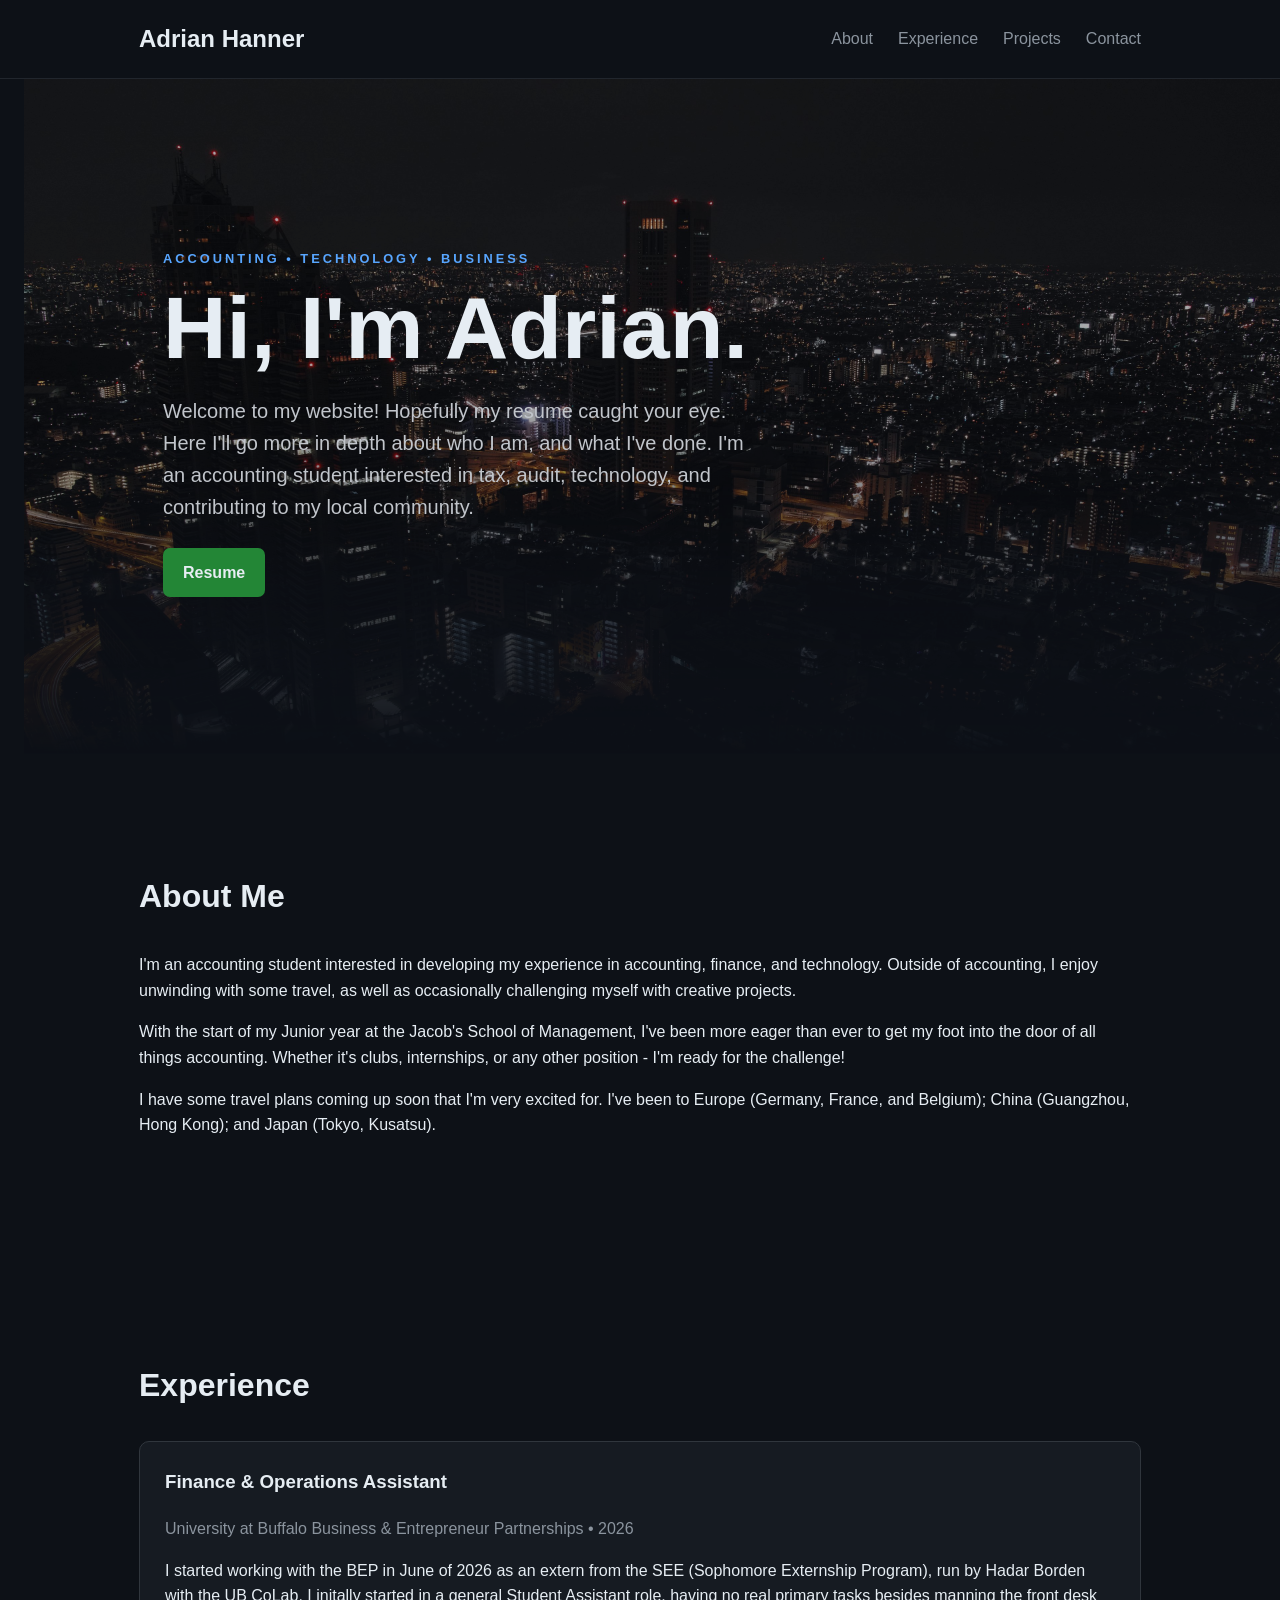
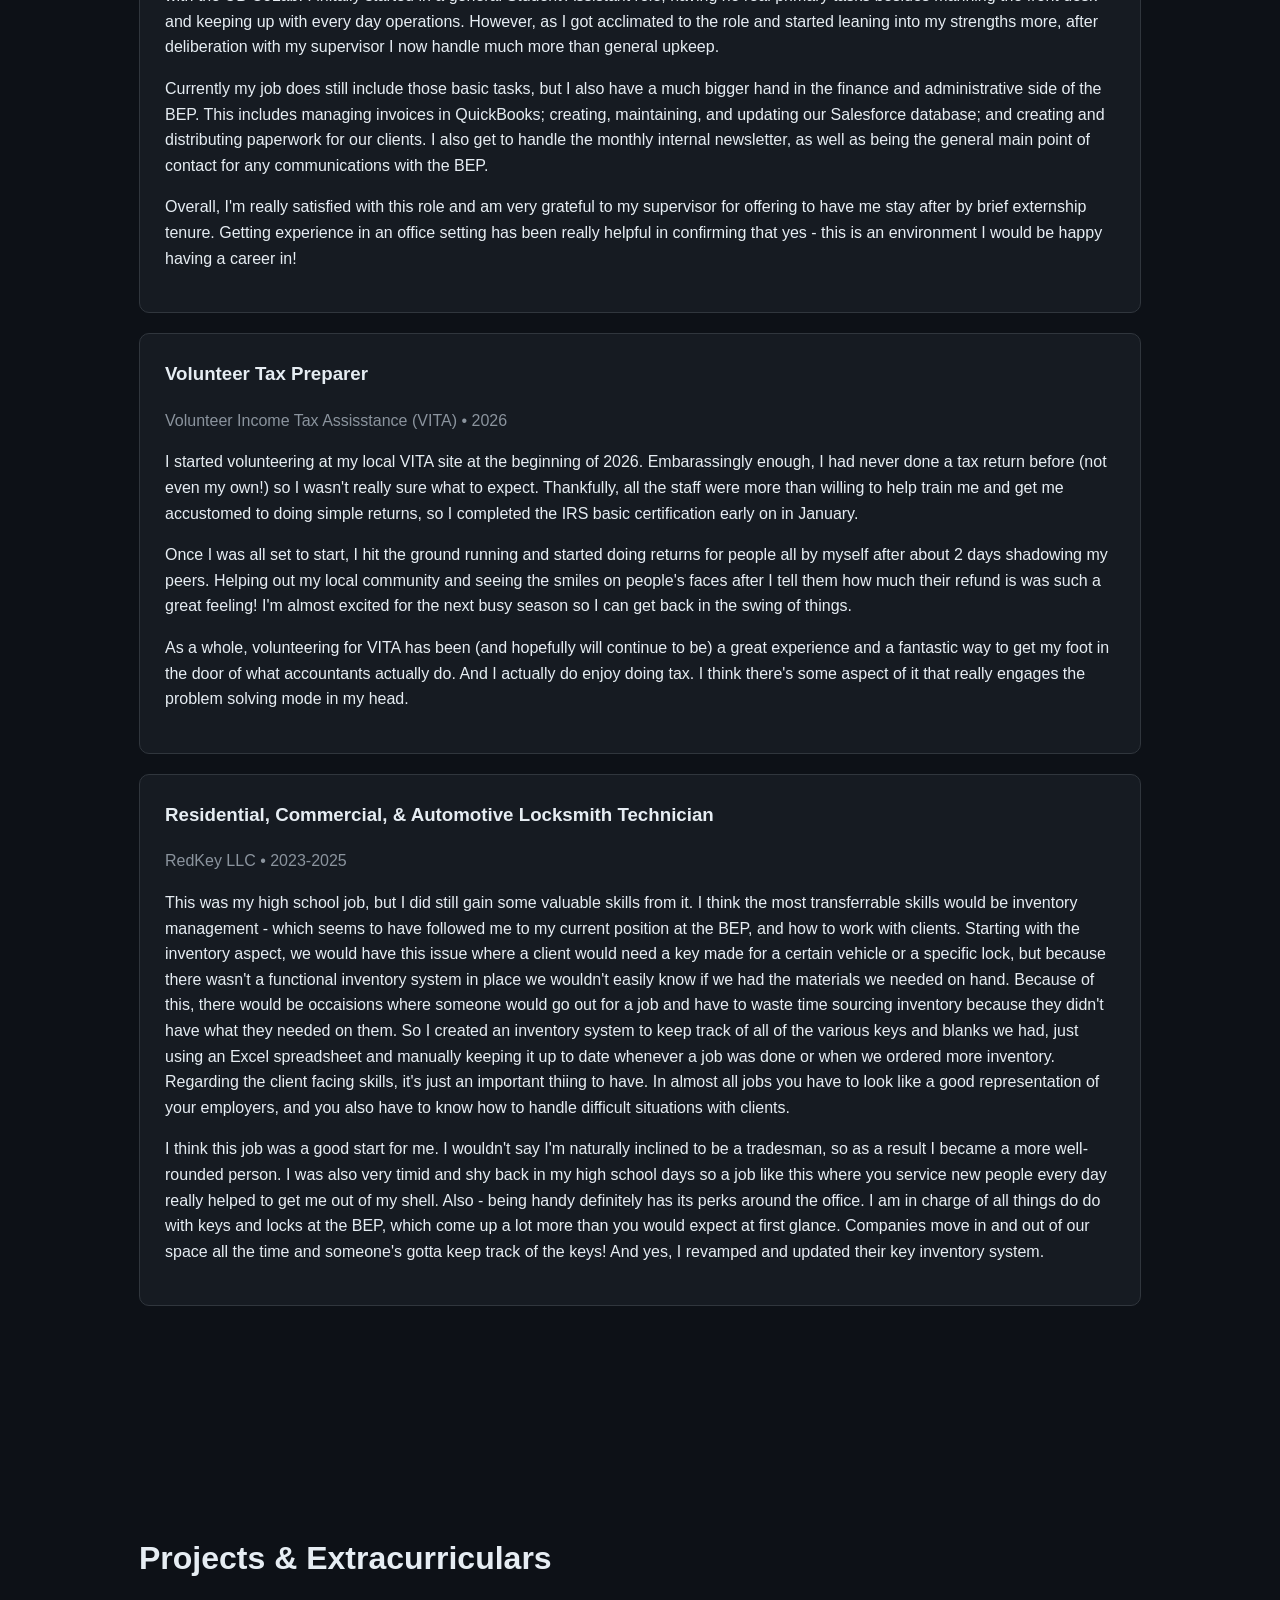
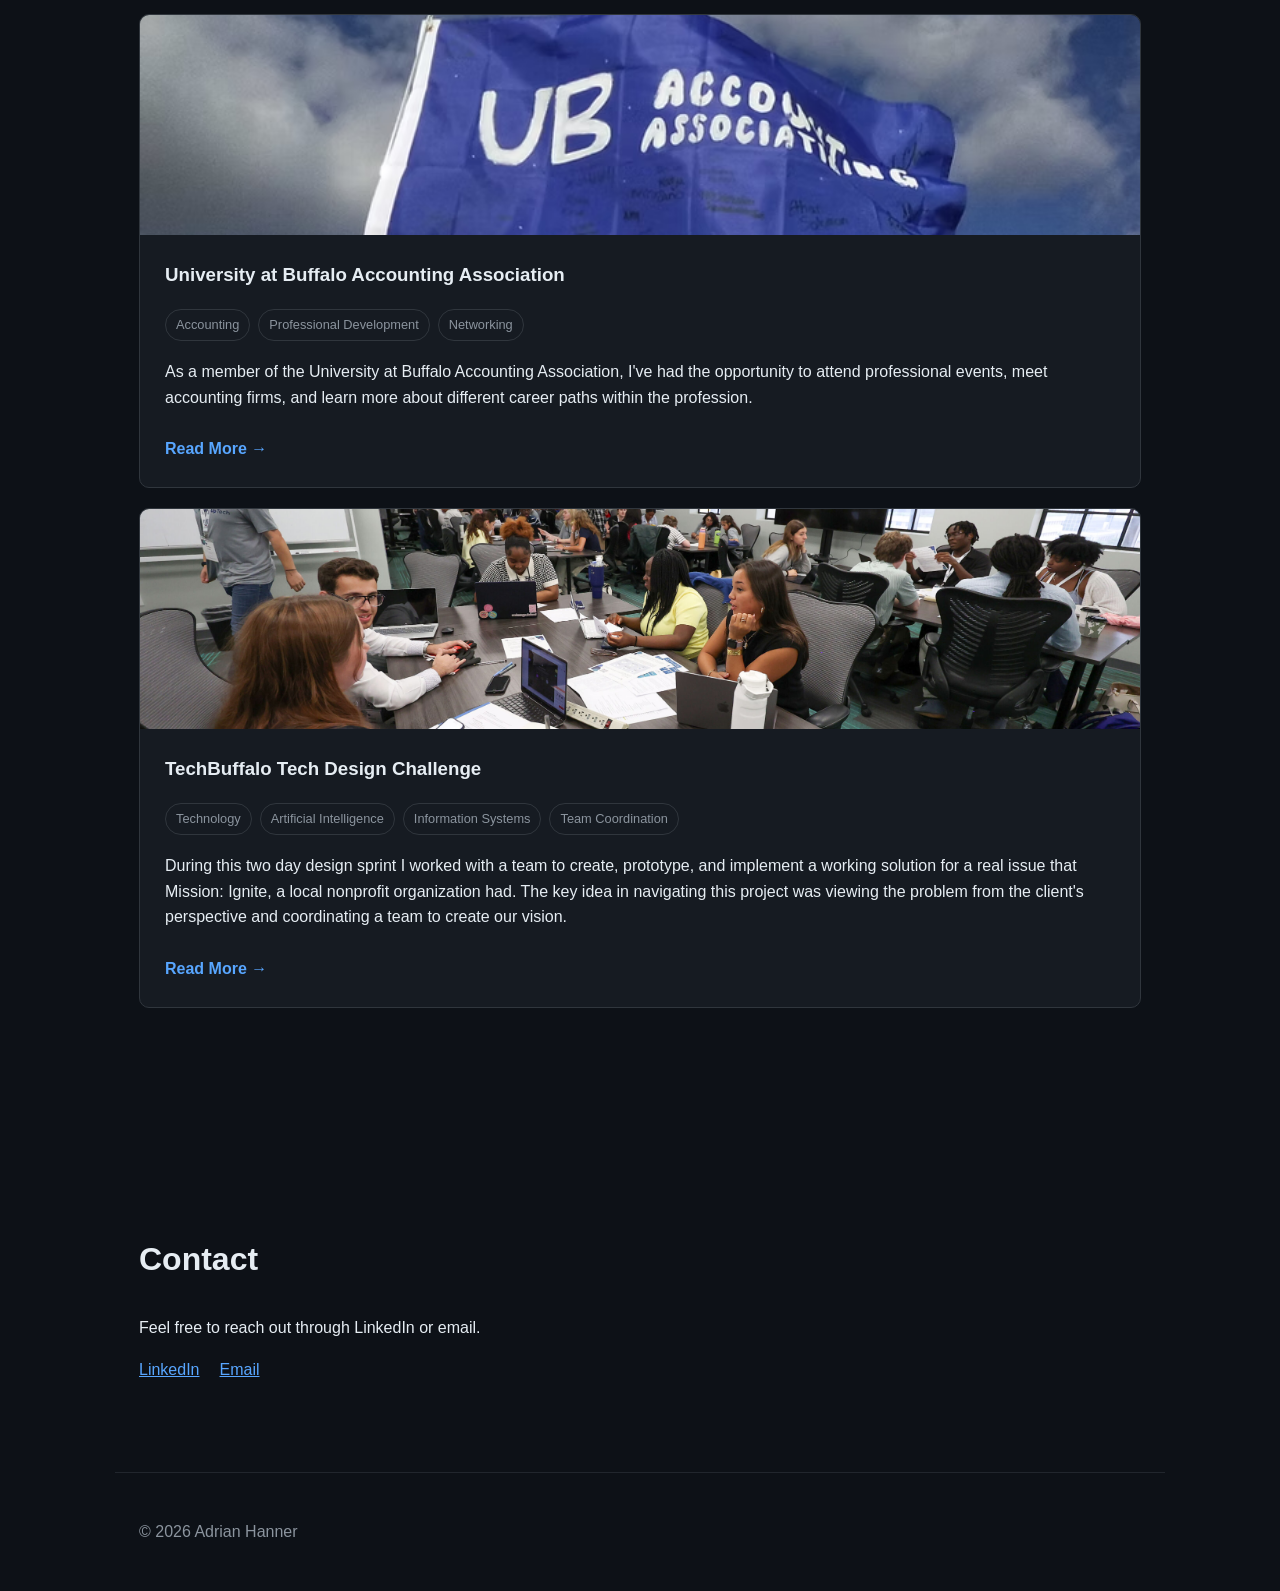
==== commit d1e54680: "Update description to include community contribution" ====
--- a/index.html
+++ b/index.html
@@ -39,7 +39,7 @@
             Welcome to my website! Hopefully my resume caught your eye.
             Here I'll go more in depth about who I am, and what I've done.
             I'm an accounting student interested in tax, audit,
-            technology, and helping operations run at maximum efficiency.
+            technology, and contributing to my local community.
         </p>
 
         <div class="hero-buttons">
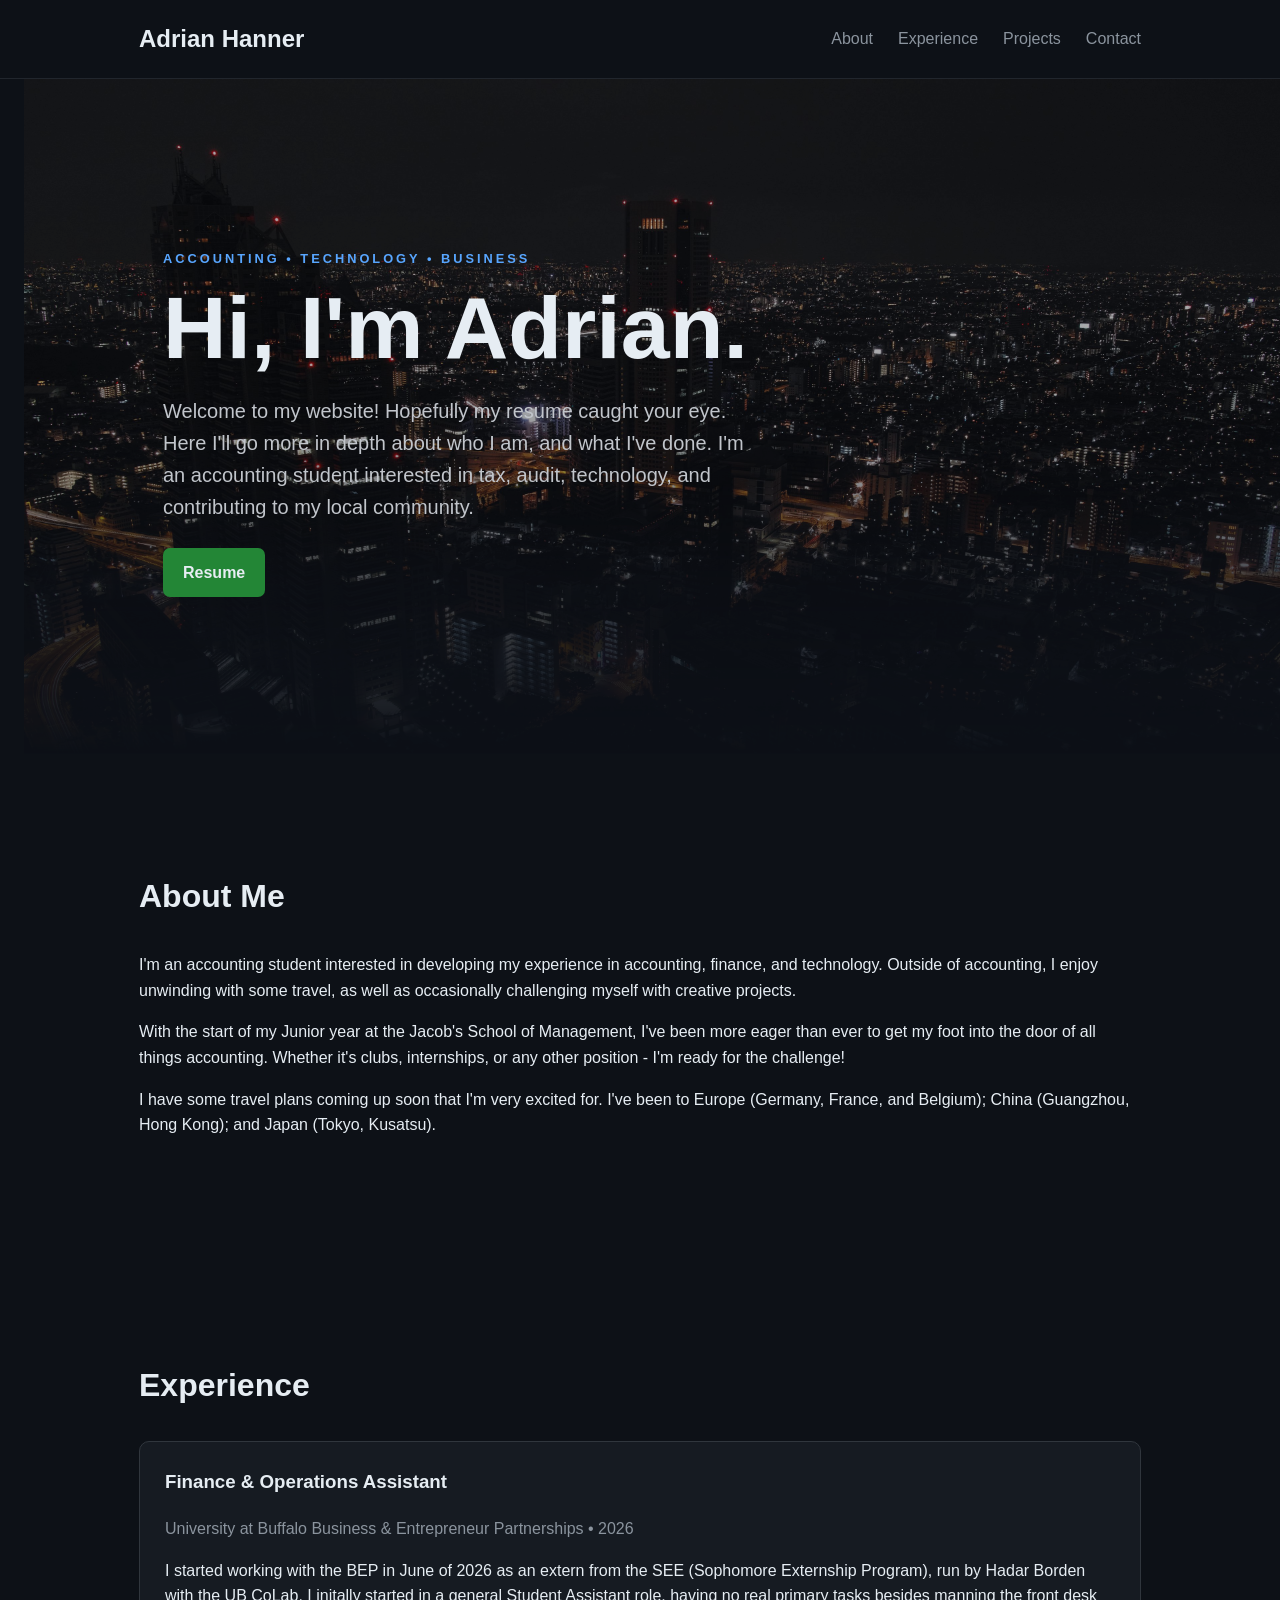
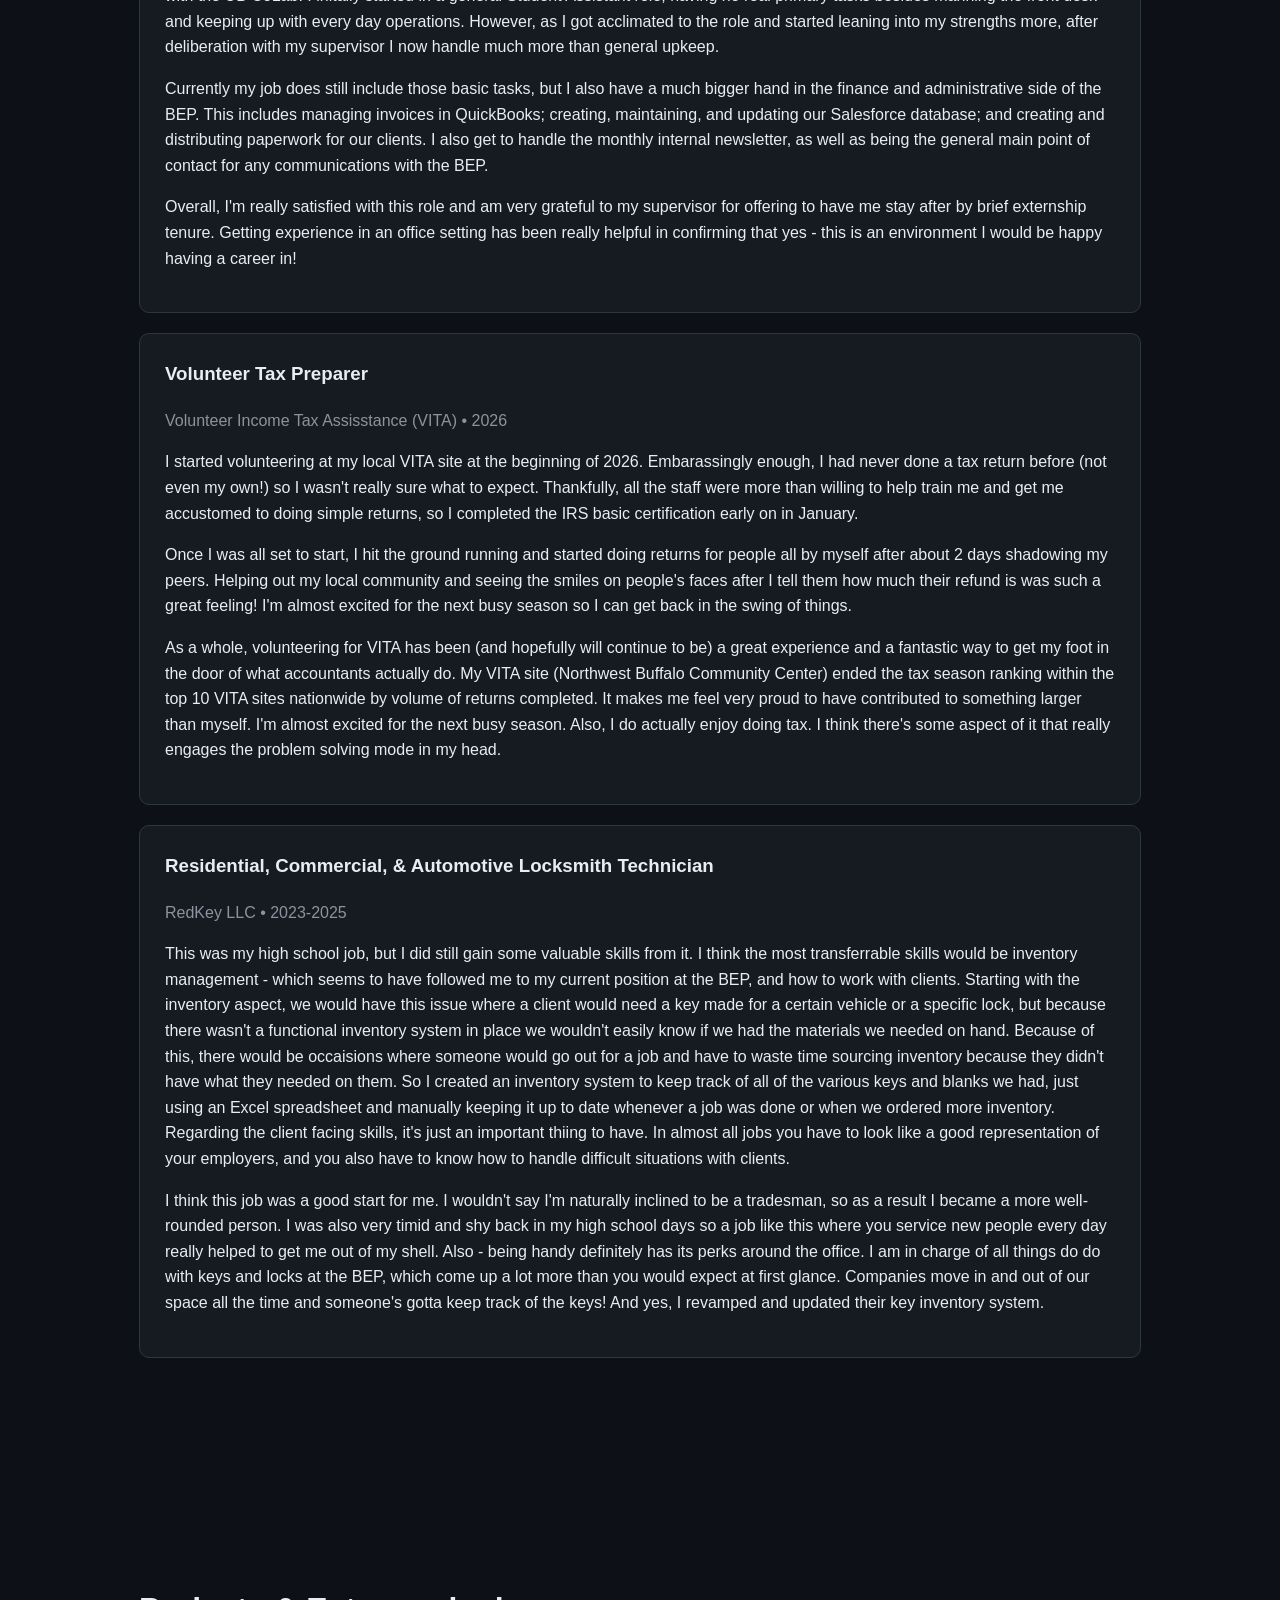
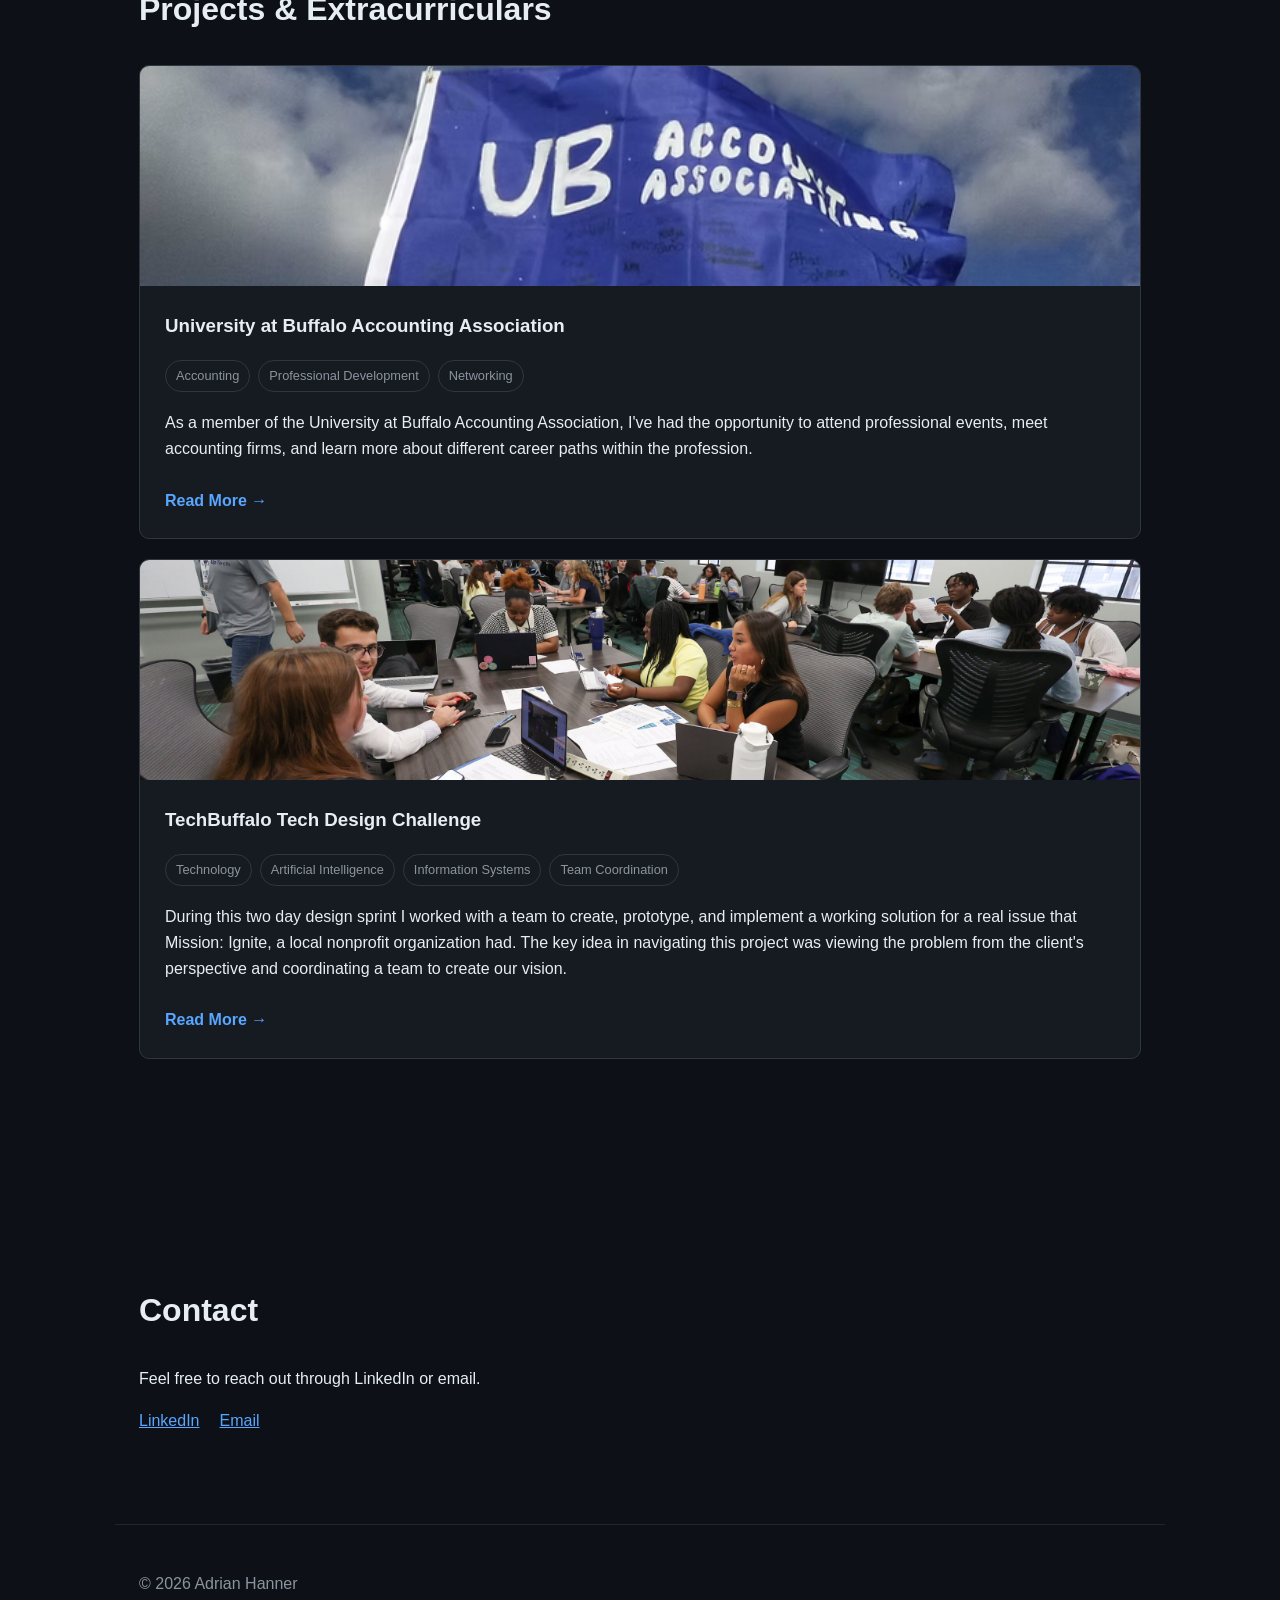
==== commit 4f390665: "Revise VITA volunteering experience in index.html Updated personal reflection on volunteering for VI" ====
--- a/index.html
+++ b/index.html
@@ -118,8 +118,10 @@
                     on people's faces after I tell them how much their refund is was such a great feeling! I'm almost excited for the next busy season so I can get back in the swing of things.
                 </p>
                 <p>
-                    As a whole, volunteering for VITA has been (and hopefully will continue to be) a great experience and a fantastic way to get my foot in the door of what accountants actually do. And I actually
-                    do enjoy doing tax. I think there's some aspect of it that really engages the problem solving mode in my head.
+                    As a whole, volunteering for VITA has been (and hopefully will continue to be) a great experience and a fantastic way to get my foot in the door of what accountants actually do. 
+                    My VITA site (Northwest Buffalo Community Center) ended the tax season ranking within the top 10 VITA sites nationwide by volume of returns completed. It makes me feel very proud to have
+                    contributed to something larger than myself. I'm almost excited for the next busy season. Also, I do actually enjoy doing tax. 
+                    I think there's some aspect of it that really engages the problem solving mode in my head.
                 </p>
             </div>
             
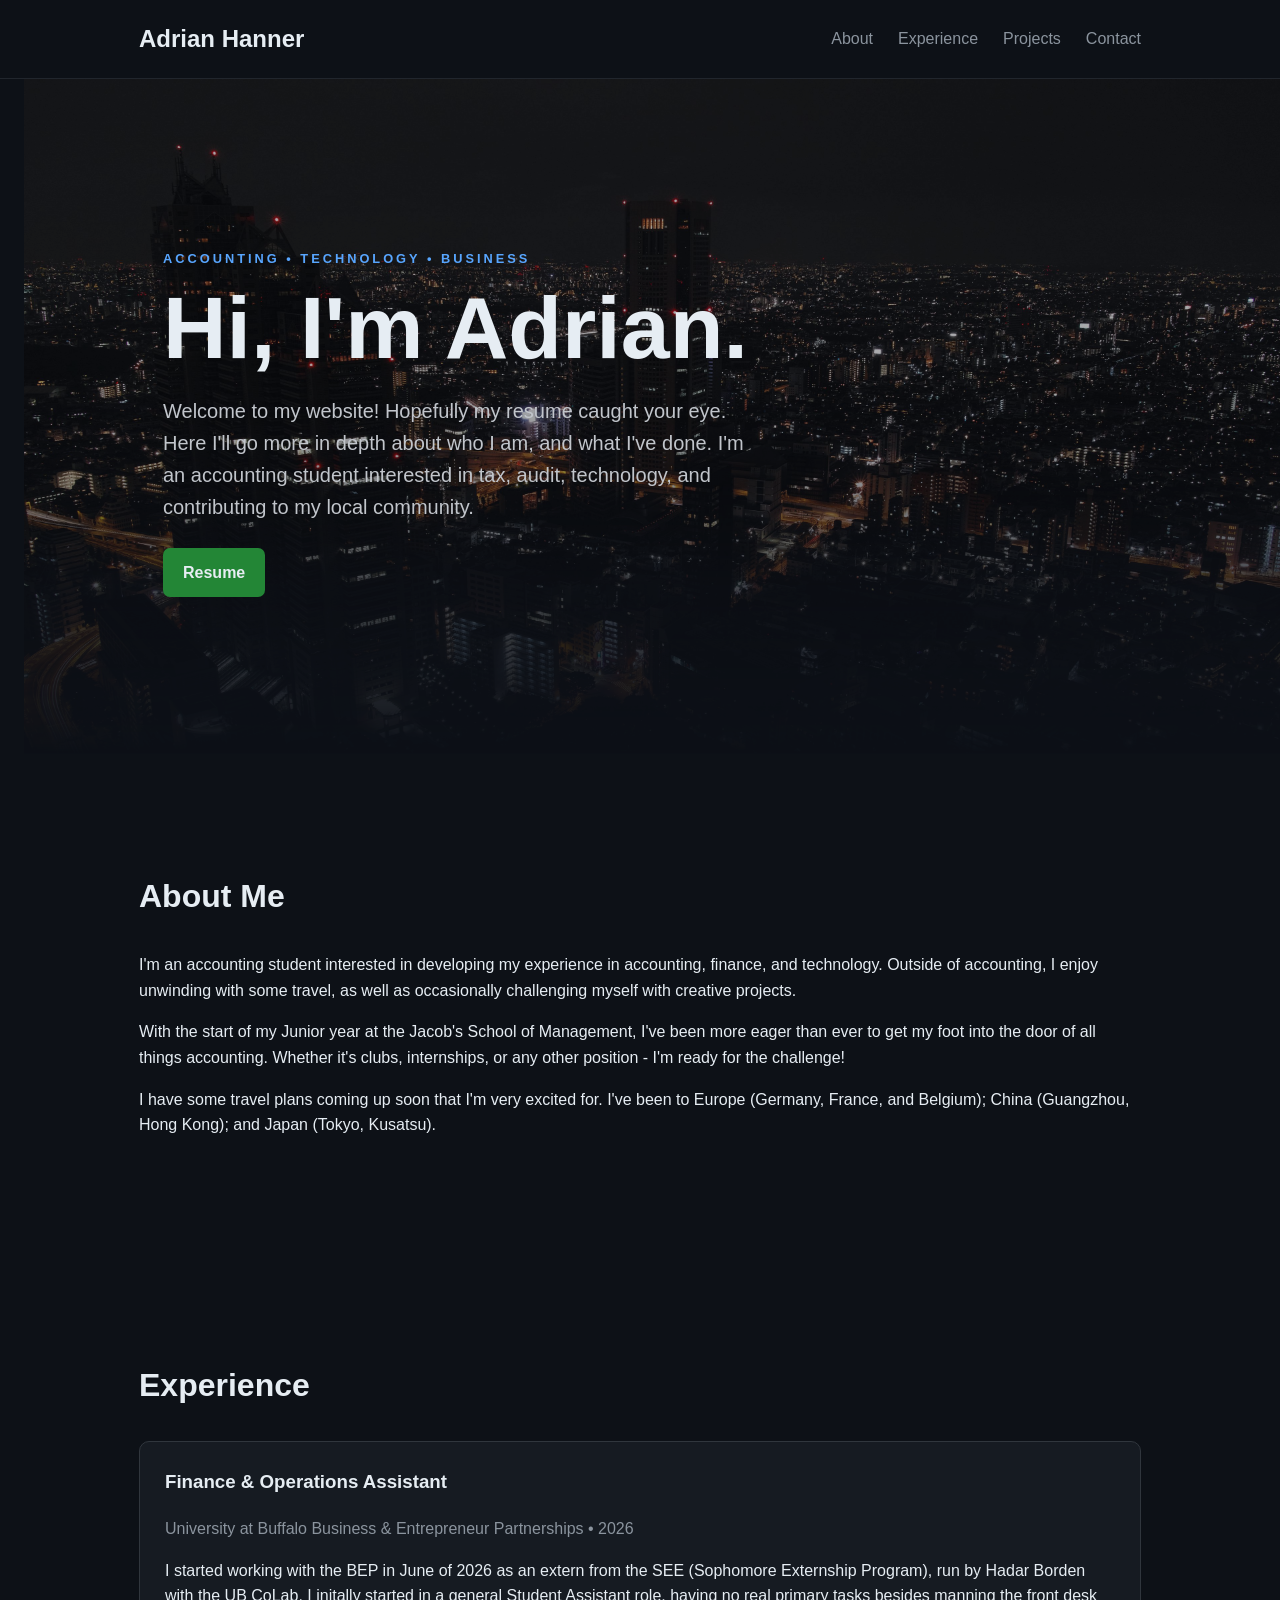
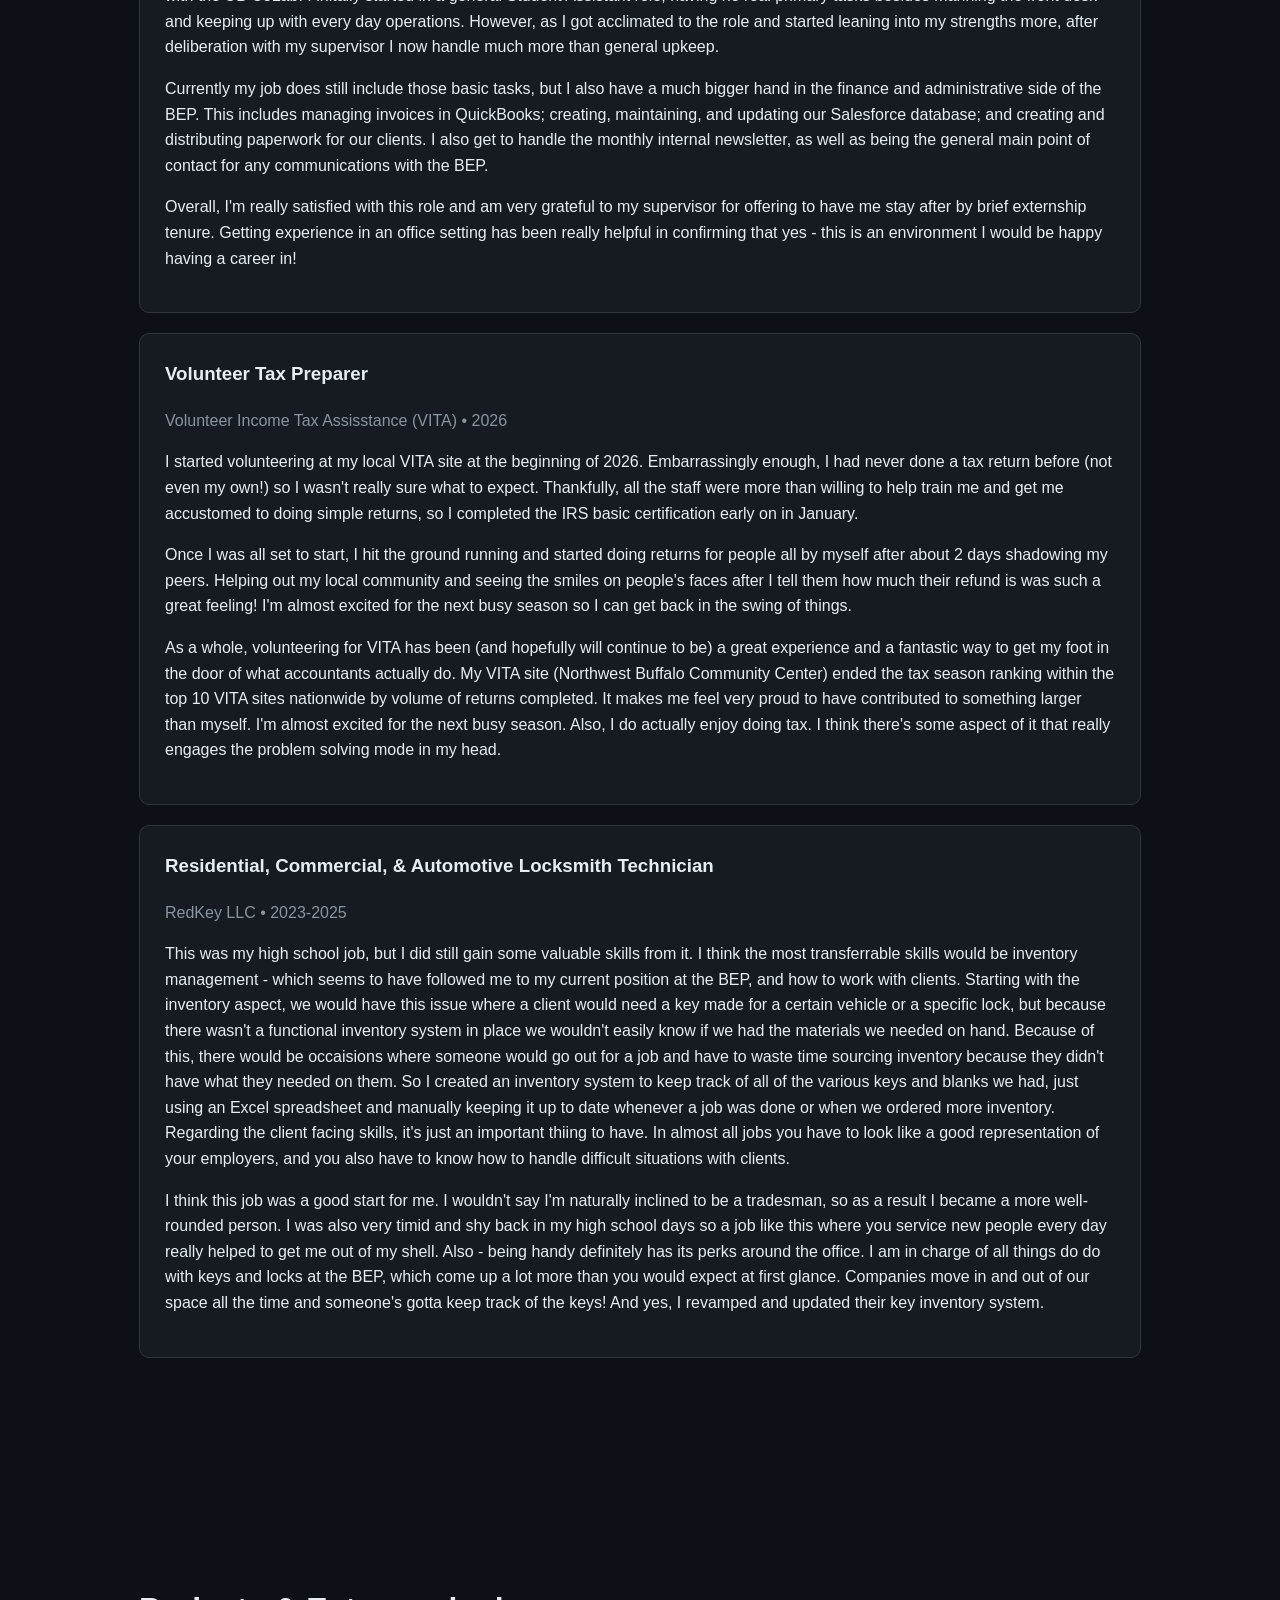
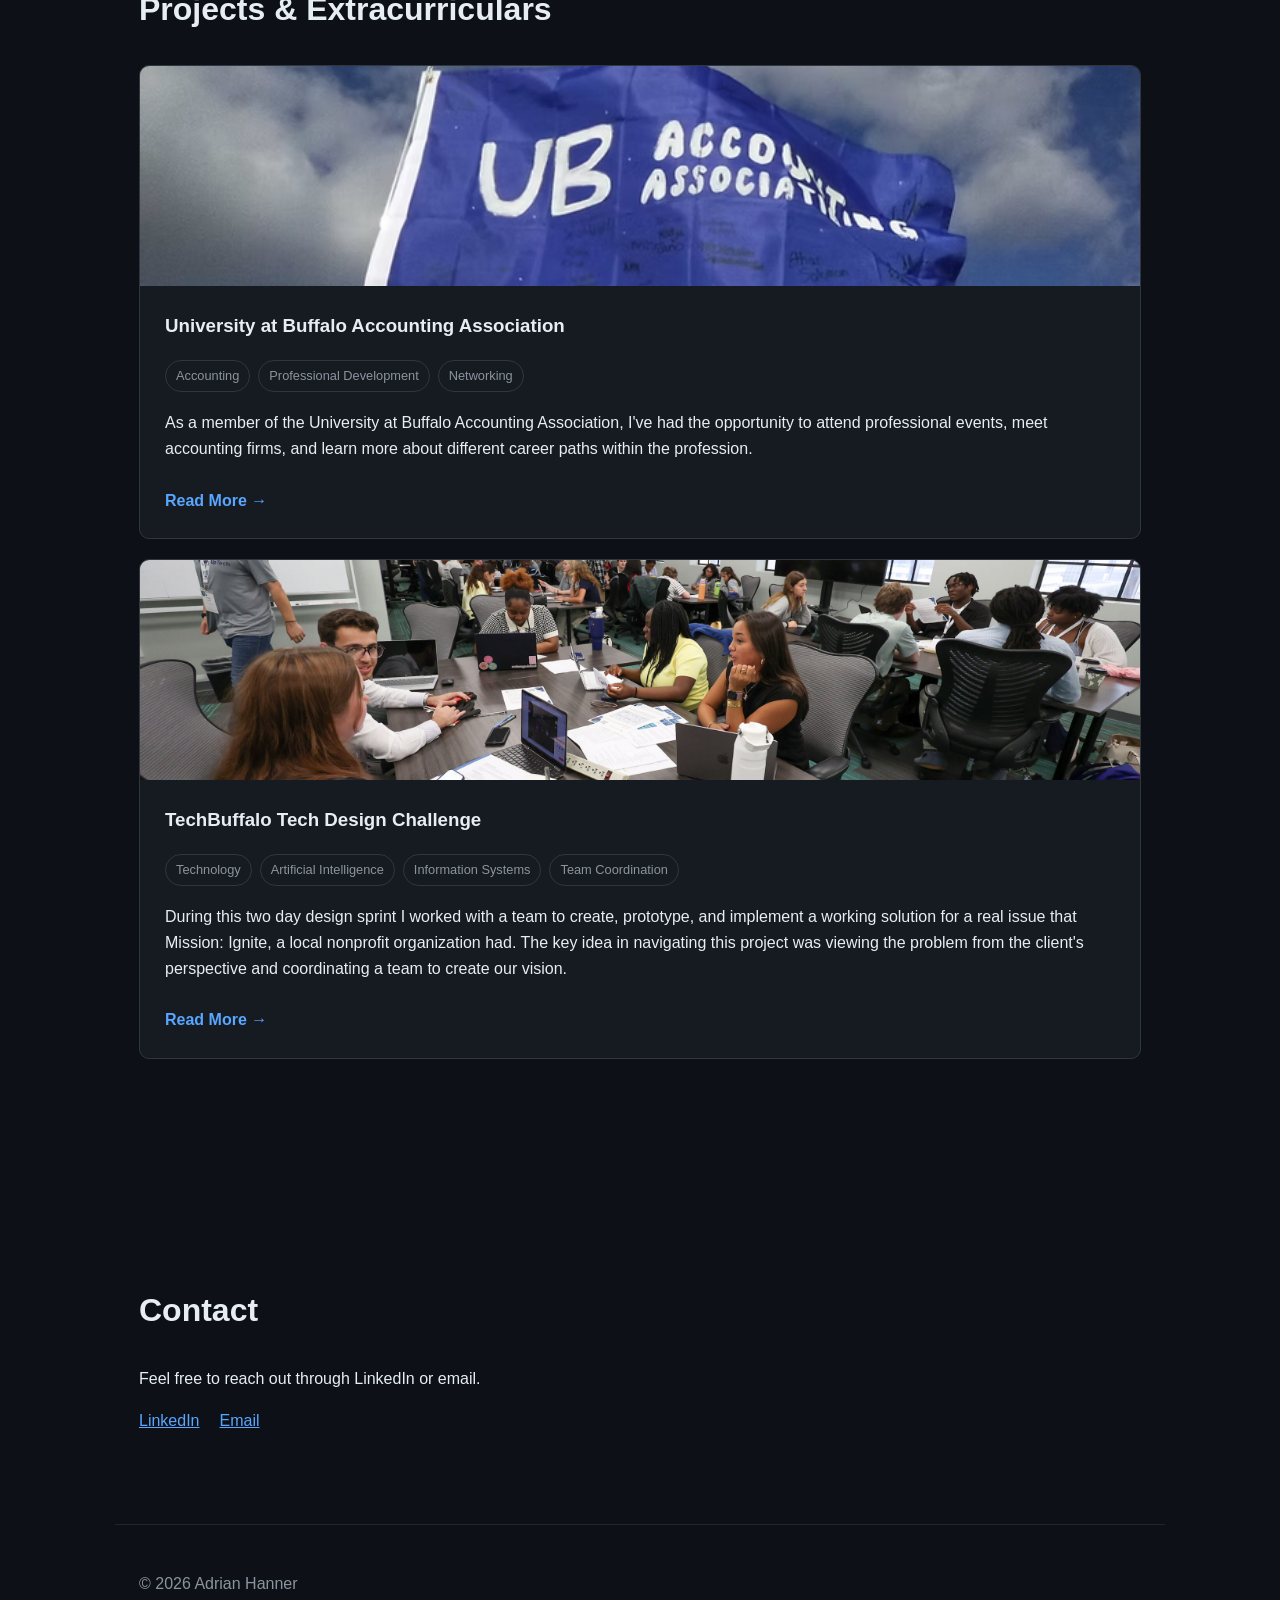
==== commit ce4c3e77: "Fix typo in volunteer experience description" ====
--- a/index.html
+++ b/index.html
@@ -110,7 +110,7 @@
                 </p>
 
                 <p>
-                    I started volunteering at my local VITA site at the beginning of 2026. Embarassingly enough, I had never done a tax return before (not even my own!) so I wasn't really sure what to expect.
+                    I started volunteering at my local VITA site at the beginning of 2026. Embarrassingly enough, I had never done a tax return before (not even my own!) so I wasn't really sure what to expect.
                     Thankfully, all the staff were more than willing to help train me and get me accustomed to doing simple returns, so I completed the IRS basic certification early on in January.
                 </p>
                 <p>
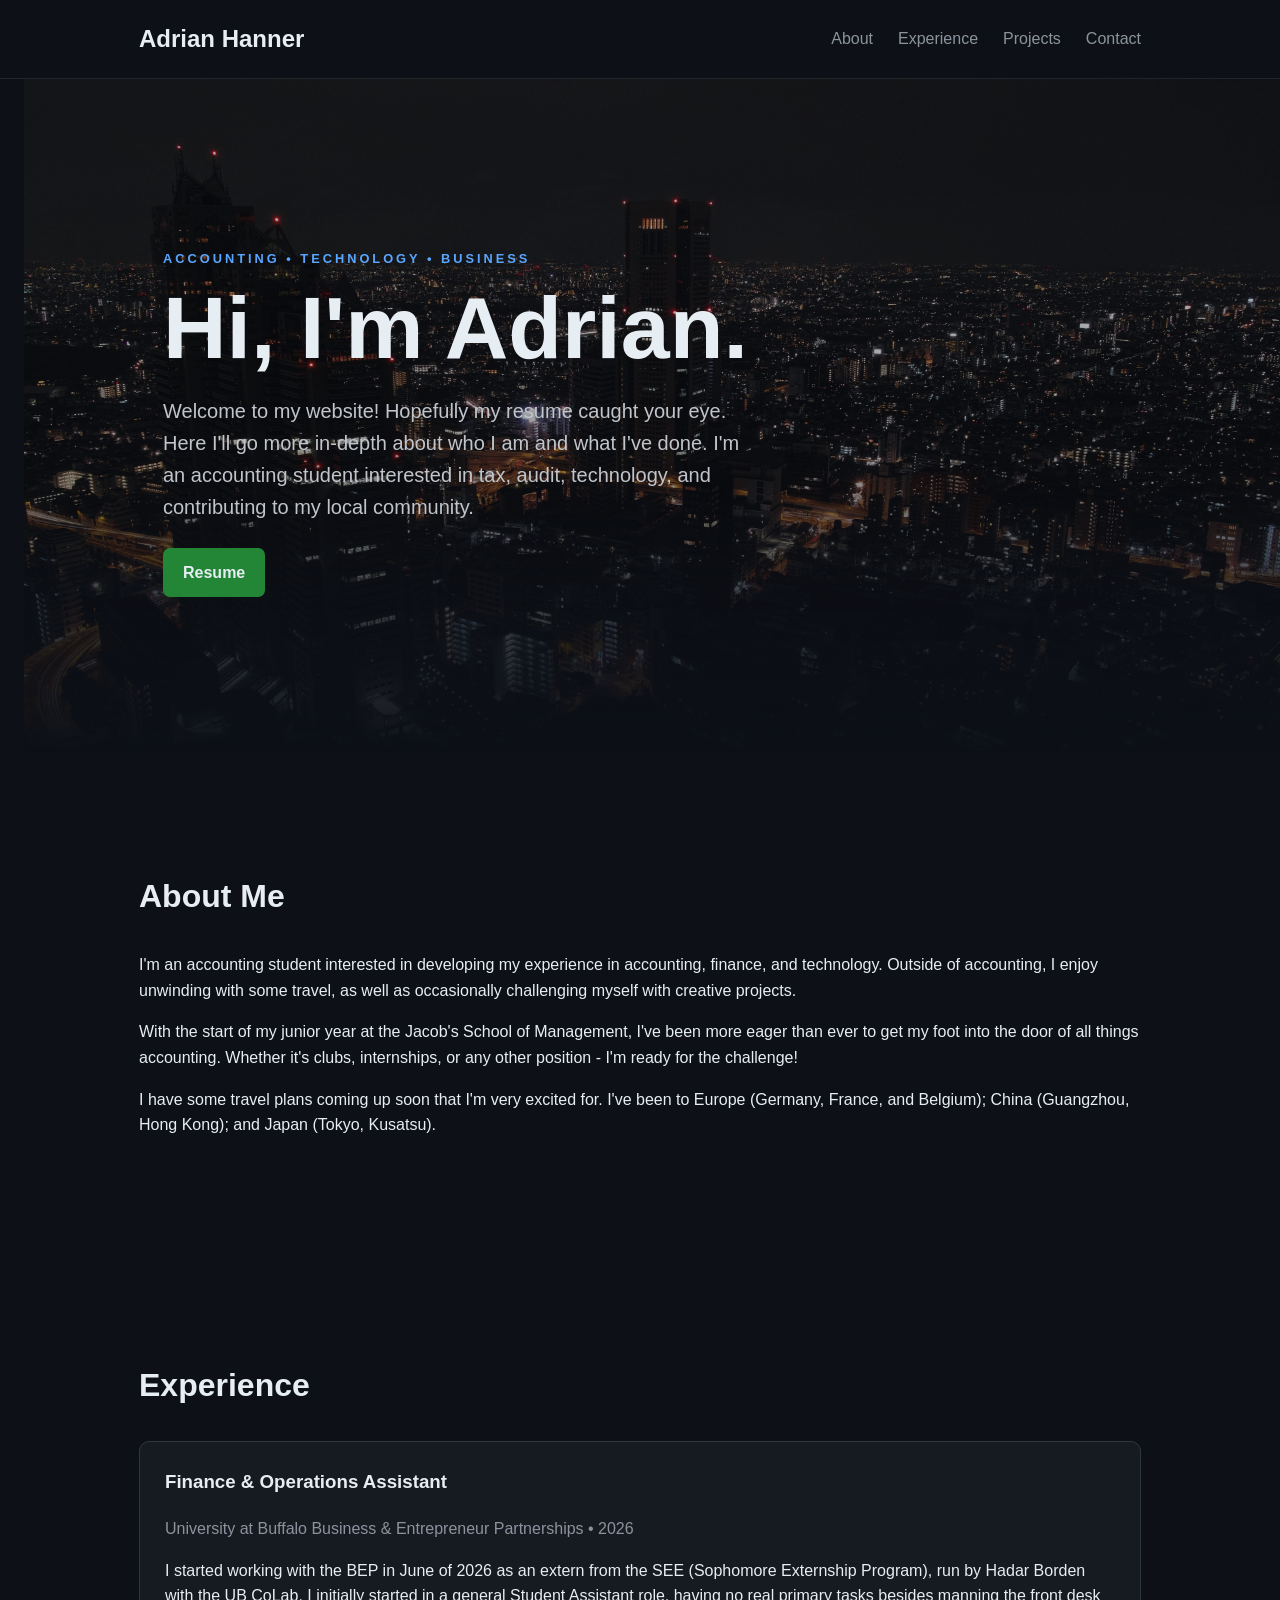
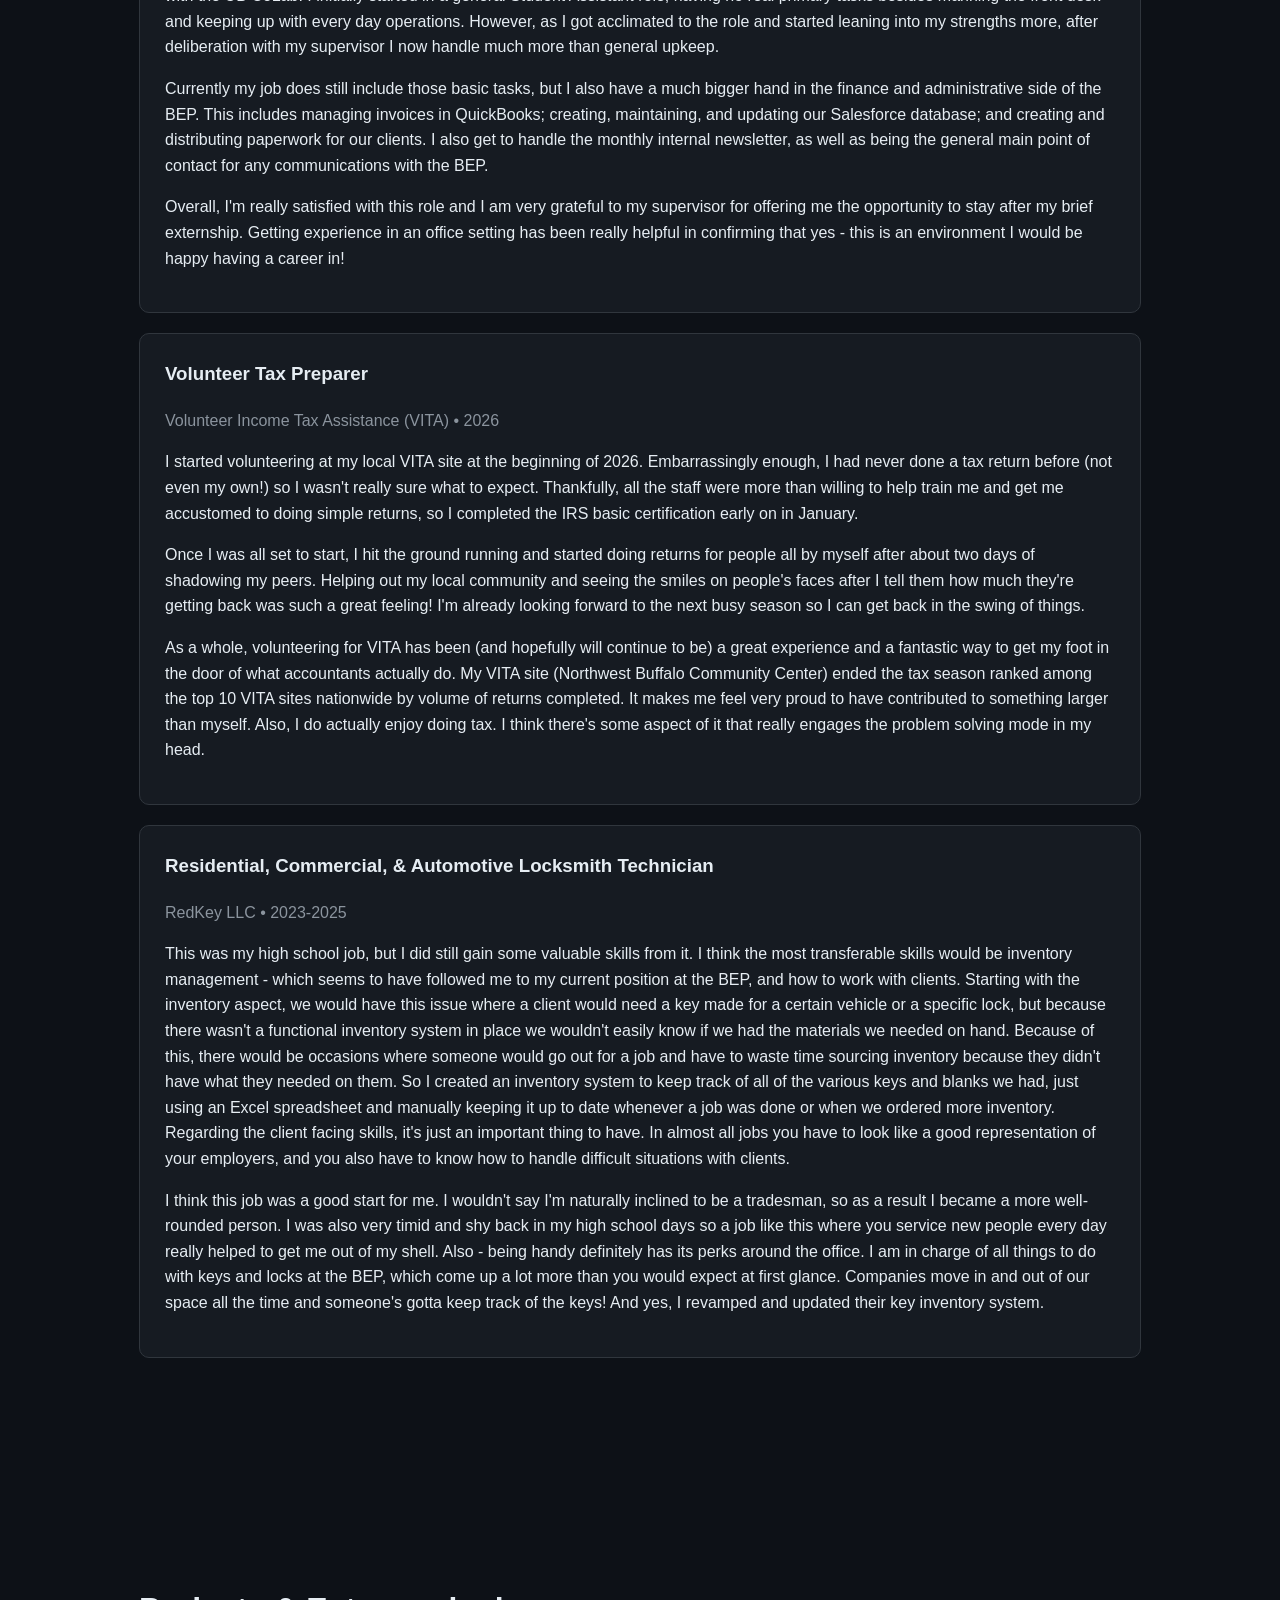
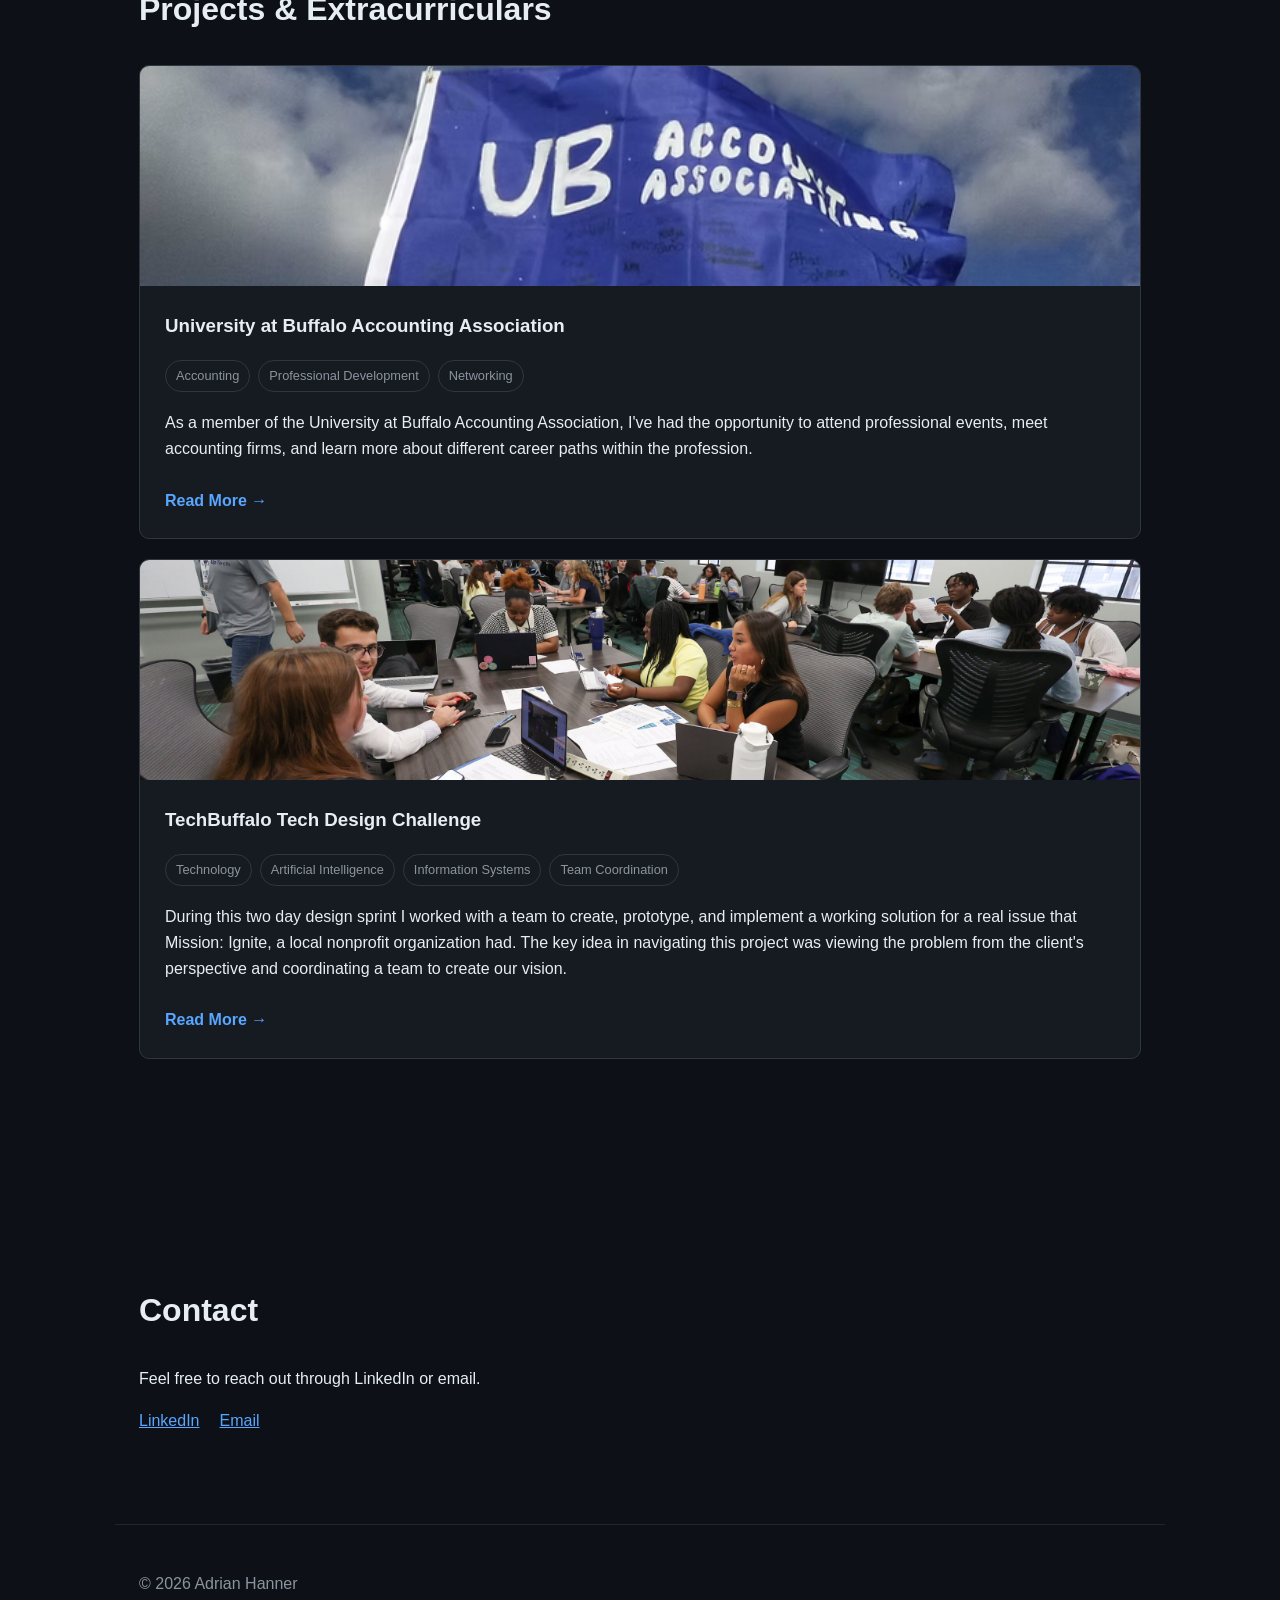
==== commit 496b273a: "Fix typos and improve text clarity in index.html Corrected spelling and grammatical errors throughou" ====
--- a/index.html
+++ b/index.html
@@ -37,7 +37,7 @@
 
         <p class="hero-description">
             Welcome to my website! Hopefully my resume caught your eye.
-            Here I'll go more in depth about who I am, and what I've done.
+            Here I'll go more in-depth about who I am and what I've done.
             I'm an accounting student interested in tax, audit,
             technology, and contributing to my local community.
         </p>
@@ -63,7 +63,7 @@
                 as well as occasionally challenging myself with creative projects.
             </p>
             <p>
-                With the start of my Junior year at the Jacob's School of Management,
+                With the start of my junior year at the Jacob's School of Management,
                 I've been more eager than ever to get my foot into the door of all things
                 accounting. Whether it's clubs, internships, or any other position - I'm
                 ready for the challenge!
@@ -88,7 +88,7 @@
 
                 <p>
                     I started working with the BEP in June of 2026 as an extern from the SEE (Sophomore Externship Program), run by Hadar Borden with the UB CoLab.
-                    I initally started in a general Student Assistant role, having no real primary tasks besides manning the front desk and keeping up with every day operations.
+                    I initially started in a general Student Assistant role, having no real primary tasks besides manning the front desk and keeping up with every day operations.
                     However, as I got acclimated to the role and started leaning into my strengths more, after deliberation with my supervisor I now handle much more than general upkeep.
                 </p>
                 <p>
@@ -97,7 +97,7 @@
                     as well as being the general main point of contact for any communications with the BEP.
                 </p>
                 <p>
-                    Overall, I'm really satisfied with this role and am very grateful to my supervisor for offering to have me stay after by brief externship tenure. Getting experience in an office setting
+                    Overall, I'm really satisfied with this role and I am very grateful to my supervisor for offering me the opportunity to stay after my brief externship. Getting experience in an office setting
                     has been really helpful in confirming that yes - this is an environment I would be happy having a career in!
                 </p>
             </div>
@@ -106,7 +106,7 @@
                 <h3>Volunteer Tax Preparer</h3>
 
                 <p class="subtitle">
-                    Volunteer Income Tax Assisstance (VITA) • 2026
+                    Volunteer Income Tax Assistance (VITA) • 2026
                 </p>
 
                 <p>
@@ -114,13 +114,13 @@
                     Thankfully, all the staff were more than willing to help train me and get me accustomed to doing simple returns, so I completed the IRS basic certification early on in January.
                 </p>
                 <p>
-                    Once I was all set to start, I hit the ground running and started doing returns for people all by myself after about 2 days shadowing my peers. Helping out my local community and seeing the smiles
-                    on people's faces after I tell them how much their refund is was such a great feeling! I'm almost excited for the next busy season so I can get back in the swing of things.
+                    Once I was all set to start, I hit the ground running and started doing returns for people all by myself after about two days of shadowing my peers. Helping out my local community and seeing the smiles
+                    on people's faces after I tell them how much they're getting back was such a great feeling! I'm already looking forward to the next busy season so I can get back in the swing of things.
                 </p>
                 <p>
                     As a whole, volunteering for VITA has been (and hopefully will continue to be) a great experience and a fantastic way to get my foot in the door of what accountants actually do. 
-                    My VITA site (Northwest Buffalo Community Center) ended the tax season ranking within the top 10 VITA sites nationwide by volume of returns completed. It makes me feel very proud to have
-                    contributed to something larger than myself. I'm almost excited for the next busy season. Also, I do actually enjoy doing tax. 
+                    My VITA site (Northwest Buffalo Community Center) ended the tax season ranked among the top 10 VITA sites nationwide by volume of returns completed. It makes me feel very proud to have
+                    contributed to something larger than myself. Also, I do actually enjoy doing tax. 
                     I think there's some aspect of it that really engages the problem solving mode in my head.
                 </p>
             </div>
@@ -133,16 +133,16 @@
                 </p>
 
                 <p>
-                    This was my high school job, but I did still gain some valuable skills from it. I think the most transferrable skills would be inventory management - which seems to have followed me to my current position at the BEP,
+                    This was my high school job, but I did still gain some valuable skills from it. I think the most transferable skills would be inventory management - which seems to have followed me to my current position at the BEP,
                     and how to work with clients. Starting with the inventory aspect, we would have this issue where a client would need a key made for a certain vehicle or a specific lock,
-                    but because there wasn't a functional inventory system in place we wouldn't easily know if we had the materials we needed on hand. Because of this, there would be occaisions where
+                    but because there wasn't a functional inventory system in place we wouldn't easily know if we had the materials we needed on hand. Because of this, there would be occasions where
                     someone would go out for a job and have to waste time sourcing inventory because they didn't have what they needed on them. So I created an inventory system to keep track
                     of all of the various keys and blanks we had, just using an Excel spreadsheet and manually keeping it up to date whenever a job was done or when we ordered more inventory.
-                    Regarding the client facing skills, it's just an important thiing to have. In almost all jobs you have to look like a good representation of your employers, and you also have to know how to handle difficult situations with clients.
+                    Regarding the client facing skills, it's just an important thing to have. In almost all jobs you have to look like a good representation of your employers, and you also have to know how to handle difficult situations with clients.
                 </p>
                 <p>
                     I think this job was a good start for me. I wouldn't say I'm naturally inclined to be a tradesman, so as a result I became a more well-rounded person. I was also very timid and shy back in my high school days
-                    so a job like this where you service new people every day really helped to get me out of my shell. Also - being handy definitely has its perks around the office. I am in charge of all things do do with keys and locks at the BEP,
+                    so a job like this where you service new people every day really helped to get me out of my shell. Also - being handy definitely has its perks around the office. I am in charge of all things to do with keys and locks at the BEP,
                     which come up a lot more than you would expect at first glance. Companies move in and out of our space all the time and someone's gotta keep track of the keys! And yes, I revamped and updated their key inventory system.
                 </p>
             </div>
